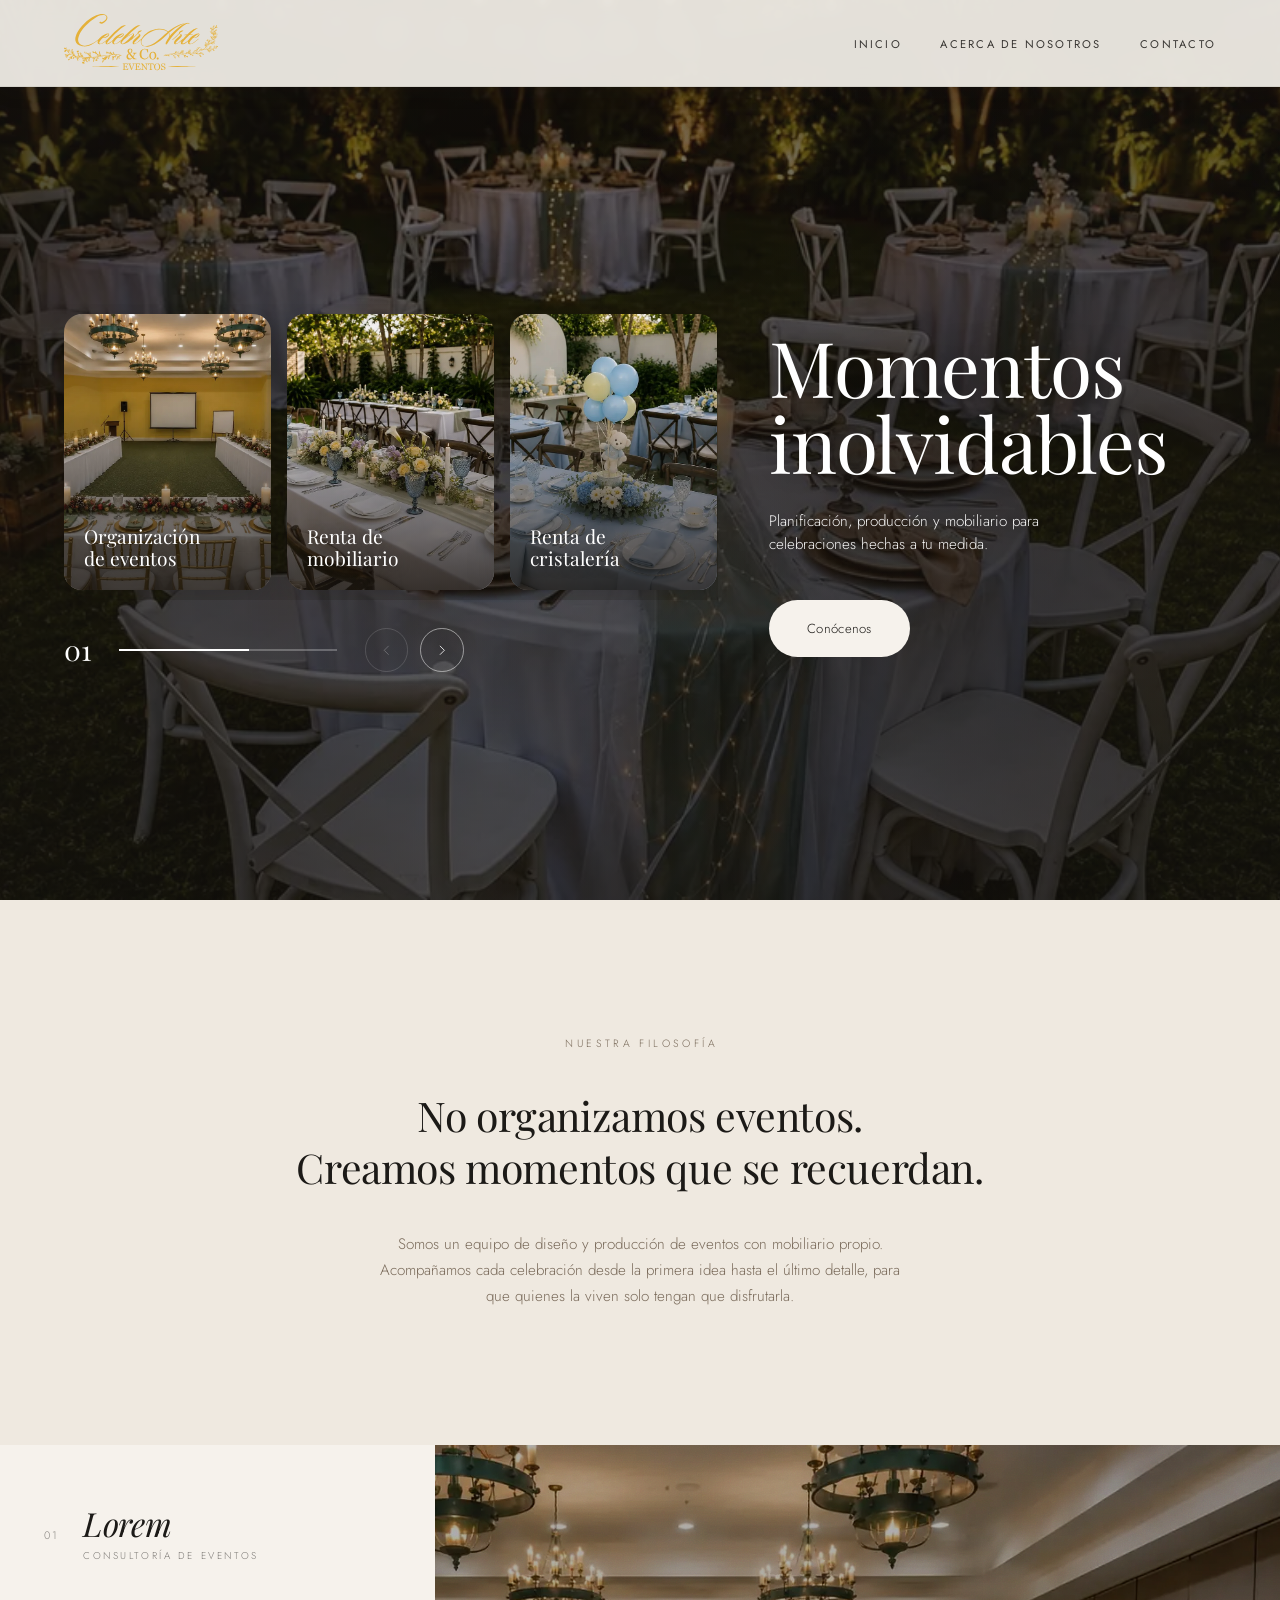
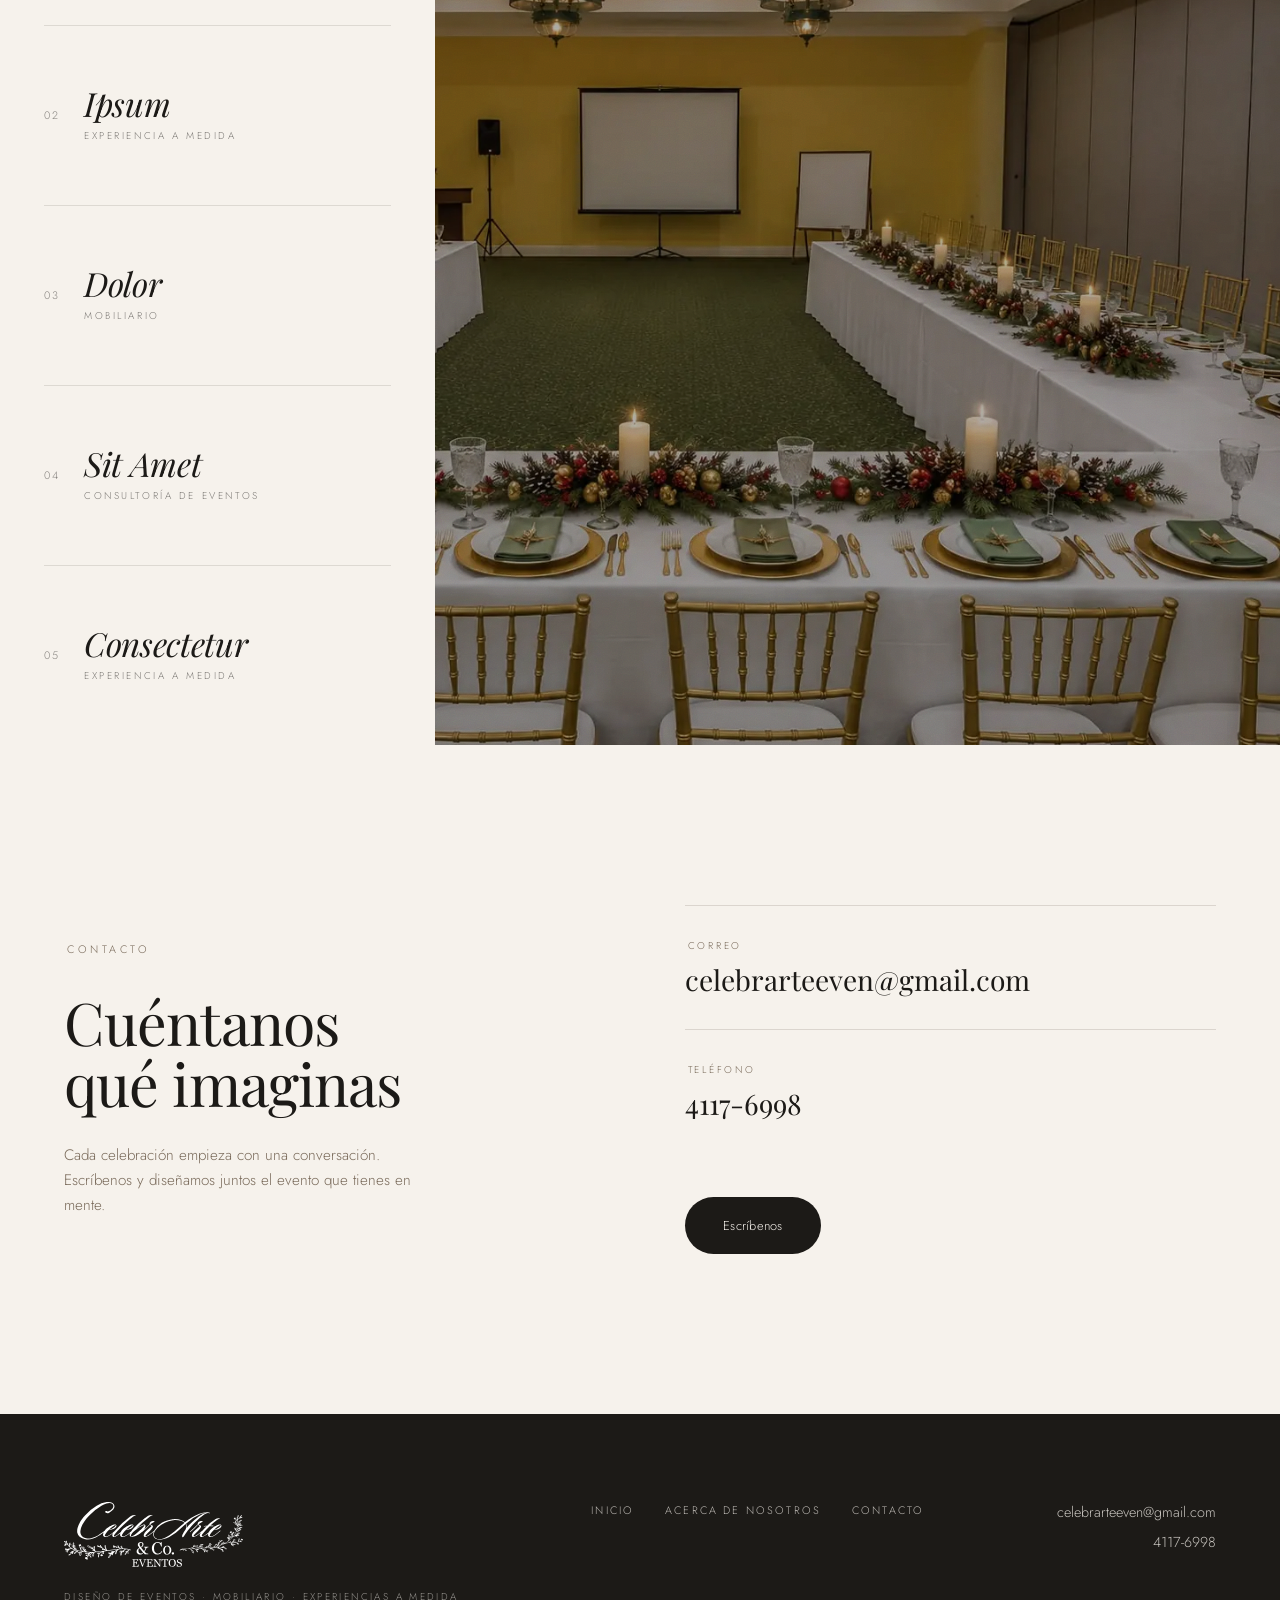
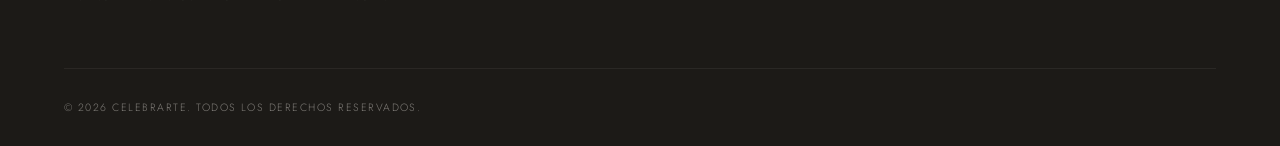
==== index.html @ dff50353 "Servicios reales en las cards del hero Organización de eventos, renta de mobiliario, renta de crista" ====
<!DOCTYPE html>
<html lang="es">
<head>
  <meta charset="UTF-8" />
  <meta name="viewport" content="width=device-width, initial-scale=1.0" />
  <title>CelebrArte & Co. Eventos</title>

  <link rel="preconnect" href="https://fonts.googleapis.com" />
  <link rel="preconnect" href="https://fonts.gstatic.com" crossorigin />
  <link href="https://fonts.googleapis.com/css2?family=Playfair+Display:ital,wght@1,400;1,500&family=Jost:wght@300;400;500&display=swap" rel="stylesheet" />

  <link rel="stylesheet" href="css/styles.css?v=21" />
</head>
<body>

  <!-- ============ NAV ============ -->
  <header class="nav-wrap">
    <nav class="nav" aria-label="Principal">
      <a class="nav__logo" href="#hero" aria-label="CelebrArte & Co. Eventos — inicio">
        <img src="assets/img/logo/logo-dorado-compacto.svg" alt="CelebrArte & Co. Eventos" width="693" height="262" />
      </a>

      <button class="nav__toggle" aria-expanded="false" aria-controls="nav-menu" aria-label="Abrir menú">
        <span></span><span></span>
      </button>

      <ul class="nav__menu" id="nav-menu">
        <li><a href="#hero">Inicio</a></li>
        <li><a href="#filosofia">Acerca de nosotros</a></li>
        <li><a href="#contact">Contacto</a></li>
      </ul>
    </nav>
  </header>

  <!-- ============ HERO ============ -->
  <section class="hero" id="hero">
    <picture class="hero__media">
      <source media="(max-width: 700px)" srcset="assets/img/hero/hero-sm.webp" />
      <img src="assets/img/hero/hero.webp" alt="" />
    </picture>
    <div class="hero__scrim" aria-hidden="true"></div>

    <div class="hero__inner">

      <div class="services">
        <div class="services__viewport">
          <div class="services__track">
            <div class="service" role="button" tabindex="0" aria-expanded="false" data-service="1">
              <span class="service__media"></span>
              <span class="service__gallery">
                  <span class="service__slide is-current" data-src="assets/img/sm/proyecto-1-1.webp" data-full="assets/img/proyecto-1-1.webp"></span>
                  <span class="service__slide" data-src="assets/img/sm/proyecto-1-2.webp" data-full="assets/img/proyecto-1-2.webp"></span>
                  <span class="service__slide" data-src="assets/img/sm/proyecto-1-3.webp" data-full="assets/img/proyecto-1-3.webp"></span>
                  <span class="service__slide" data-src="assets/img/sm/proyecto-1-4.webp" data-full="assets/img/proyecto-1-4.webp"></span>
              </span>
              <button class="service__expand" type="button" tabindex="-1" aria-label="Ver galería en pantalla completa">
                <svg viewBox="0 0 24 24" fill="none" stroke="currentColor" stroke-width="1.4"><path d="M9 4H4v5M15 4h5v5M15 20h5v-5M9 20H4v-5" stroke-linecap="round" stroke-linejoin="round"/></svg>
              </button>
              <button class="service__close" type="button" tabindex="-1" aria-label="Cerrar">
                <svg viewBox="0 0 24 24" fill="none" stroke="currentColor" stroke-width="1.3"><path d="M6 6l12 12M18 6L6 18" stroke-linecap="round"/></svg>
              </button>
              <span class="service__title">Organización<br>de eventos</span>
            </div>
            <div class="service" role="button" tabindex="0" aria-expanded="false" data-service="2">
              <span class="service__media"></span>
              <span class="service__gallery">
                  <span class="service__slide is-current" data-src="assets/img/sm/proyecto-2-1.webp" data-full="assets/img/proyecto-2-1.webp"></span>
                  <span class="service__slide" data-src="assets/img/sm/proyecto-2-2.webp" data-full="assets/img/proyecto-2-2.webp"></span>
                  <span class="service__slide" data-src="assets/img/sm/proyecto-2-3.webp" data-full="assets/img/proyecto-2-3.webp"></span>
                  <span class="service__slide" data-src="assets/img/sm/proyecto-2-4.webp" data-full="assets/img/proyecto-2-4.webp"></span>
              </span>
              <button class="service__expand" type="button" tabindex="-1" aria-label="Ver galería en pantalla completa">
                <svg viewBox="0 0 24 24" fill="none" stroke="currentColor" stroke-width="1.4"><path d="M9 4H4v5M15 4h5v5M15 20h5v-5M9 20H4v-5" stroke-linecap="round" stroke-linejoin="round"/></svg>
              </button>
              <button class="service__close" type="button" tabindex="-1" aria-label="Cerrar">
                <svg viewBox="0 0 24 24" fill="none" stroke="currentColor" stroke-width="1.3"><path d="M6 6l12 12M18 6L6 18" stroke-linecap="round"/></svg>
              </button>
              <span class="service__title">Renta de<br>mobiliario</span>
            </div>
            <div class="service" role="button" tabindex="0" aria-expanded="false" data-service="3">
              <span class="service__media"></span>
              <span class="service__gallery">
                  <span class="service__slide is-current" data-src="assets/img/sm/proyecto-3-1.webp" data-full="assets/img/proyecto-3-1.webp"></span>
                  <span class="service__slide" data-src="assets/img/sm/proyecto-3-2.webp" data-full="assets/img/proyecto-3-2.webp"></span>
                  <span class="service__slide" data-src="assets/img/sm/proyecto-3-3.webp" data-full="assets/img/proyecto-3-3.webp"></span>
                  <span class="service__slide" data-src="assets/img/sm/proyecto-3-4.webp" data-full="assets/img/proyecto-3-4.webp"></span>
              </span>
              <button class="service__expand" type="button" tabindex="-1" aria-label="Ver galería en pantalla completa">
                <svg viewBox="0 0 24 24" fill="none" stroke="currentColor" stroke-width="1.4"><path d="M9 4H4v5M15 4h5v5M15 20h5v-5M9 20H4v-5" stroke-linecap="round" stroke-linejoin="round"/></svg>
              </button>
              <button class="service__close" type="button" tabindex="-1" aria-label="Cerrar">
                <svg viewBox="0 0 24 24" fill="none" stroke="currentColor" stroke-width="1.3"><path d="M6 6l12 12M18 6L6 18" stroke-linecap="round"/></svg>
              </button>
              <span class="service__title">Renta de<br>cristalería</span>
            </div>
            <div class="service" role="button" tabindex="0" aria-expanded="false" data-service="4">
              <span class="service__media"></span>
              <span class="service__gallery">
                  <span class="service__slide is-current" data-src="assets/img/sm/proyecto-4-1.webp" data-full="assets/img/proyecto-4-1.webp"></span>
                  <span class="service__slide" data-src="assets/img/sm/proyecto-4-2.webp" data-full="assets/img/proyecto-4-2.webp"></span>
                  <span class="service__slide" data-src="assets/img/sm/proyecto-4-3.webp" data-full="assets/img/proyecto-4-3.webp"></span>
                  <span class="service__slide" data-src="assets/img/sm/proyecto-4-4.webp" data-full="assets/img/proyecto-4-4.webp"></span>
              </span>
              <button class="service__expand" type="button" tabindex="-1" aria-label="Ver galería en pantalla completa">
                <svg viewBox="0 0 24 24" fill="none" stroke="currentColor" stroke-width="1.4"><path d="M9 4H4v5M15 4h5v5M15 20h5v-5M9 20H4v-5" stroke-linecap="round" stroke-linejoin="round"/></svg>
              </button>
              <button class="service__close" type="button" tabindex="-1" aria-label="Cerrar">
                <svg viewBox="0 0 24 24" fill="none" stroke="currentColor" stroke-width="1.3"><path d="M6 6l12 12M18 6L6 18" stroke-linecap="round"/></svg>
              </button>
              <span class="service__title">Fotografía y video<br>de eventos</span>
            </div>
            <div class="service" role="button" tabindex="0" aria-expanded="false" data-service="5">
              <span class="service__media"></span>
              <span class="service__gallery">
                  <span class="service__slide is-current" data-src="assets/img/sm/proyecto-5-1.webp" data-full="assets/img/proyecto-5-1.webp"></span>
                  <span class="service__slide" data-src="assets/img/sm/proyecto-5-2.webp" data-full="assets/img/proyecto-5-2.webp"></span>
                  <span class="service__slide" data-src="assets/img/sm/proyecto-5-3.webp" data-full="assets/img/proyecto-5-3.webp"></span>
                  <span class="service__slide" data-src="assets/img/sm/proyecto-5-4.webp" data-full="assets/img/proyecto-5-4.webp"></span>
              </span>
              <button class="service__expand" type="button" tabindex="-1" aria-label="Ver galería en pantalla completa">
                <svg viewBox="0 0 24 24" fill="none" stroke="currentColor" stroke-width="1.4"><path d="M9 4H4v5M15 4h5v5M15 20h5v-5M9 20H4v-5" stroke-linecap="round" stroke-linejoin="round"/></svg>
              </button>
              <button class="service__close" type="button" tabindex="-1" aria-label="Cerrar">
                <svg viewBox="0 0 24 24" fill="none" stroke="currentColor" stroke-width="1.3"><path d="M6 6l12 12M18 6L6 18" stroke-linecap="round"/></svg>
              </button>
              <span class="service__title">Diseño de<br>invitaciones web</span>
            </div>
          </div>
        </div>

        <div class="services__controls">
          <span class="services__count"><span class="services__current">01</span></span>
          <span class="services__bar"><span class="services__bar-fill"></span></span>
          <span class="services__nav">
            <button class="services__arrow" data-dir="-1" aria-label="Anterior">
              <svg viewBox="0 0 24 24" fill="none" stroke="currentColor" stroke-width="1.2"><path d="M15 6l-6 6 6 6" stroke-linecap="round" stroke-linejoin="round"/></svg>
            </button>
            <button class="services__arrow" data-dir="1" aria-label="Siguiente">
              <svg viewBox="0 0 24 24" fill="none" stroke="currentColor" stroke-width="1.2"><path d="M9 6l6 6-6 6" stroke-linecap="round" stroke-linejoin="round"/></svg>
            </button>
          </span>
        </div>
      </div>

      <div class="hero__text">
        <div class="hero__panel is-current" data-panel="0">
          <h1 class="hero__title">Momentos<br>inolvidables</h1>
          <p class="hero__lead">Planificación, producción y mobiliario para celebraciones hechas a tu medida.</p>
          <a class="hero__cta" href="#filosofia">Conócenos</a>
        </div>
        <div class="hero__panel" data-panel="1">
          <h2 class="hero__title">Organización<br>de eventos</h2>
          <p class="hero__lead">Coordinamos proveedores, montaje, tiempos y protocolo para bodas, celebraciones familiares y eventos corporativos. Un solo interlocutor, desde la primera reunión hasta que se apaga la última luz.</p>
          <a class="hero__cta" href="#contact">Solicitar información</a>
        </div>
        <div class="hero__panel" data-panel="2">
          <h2 class="hero__title">Renta de<br>mobiliario</h2>
          <p class="hero__lead">Sillas Tiffany y cross-back, mesas, lounges y barras de inventario propio, entregadas y montadas en el lugar. Sin intermediarios: respondemos por cada pieza el día del evento.</p>
          <a class="hero__cta" href="#contact">Solicitar información</a>
        </div>
        <div class="hero__panel" data-panel="3">
          <h2 class="hero__title">Renta de<br>cristalería</h2>
          <p class="hero__lead">Copas, vasos y cristal de color para vestir la mesa según el estilo del evento. Llega limpia y contada, lista para servir, y la retiramos al terminar.</p>
          <a class="hero__cta" href="#contact">Solicitar información</a>
        </div>
        <div class="hero__panel" data-panel="4">
          <h2 class="hero__title">Fotografía<br>y video</h2>
          <p class="hero__lead">Cobertura del día completo, de los preparativos a la fiesta. Galería editada y video resumen listos para compartir, con los momentos que importan y sin poses forzadas.</p>
          <a class="hero__cta" href="#contact">Solicitar información</a>
        </div>
        <div class="hero__panel" data-panel="5">
          <h2 class="hero__title">Invitaciones<br>web</h2>
          <p class="hero__lead">Una invitación digital con la información del evento, la confirmación de asistencia y el mapa en un solo enlace. Fácil de enviar por WhatsApp y de actualizar si algo cambia.</p>
          <a class="hero__cta" href="#contact">Solicitar información</a>
        </div>
      </div>

    </div>
  </section>

  <!-- ============ FRANJA SEPARADORA ============ -->
  <section class="band" id="filosofia">
    <div class="band__inner">
      <p class="band__eyebrow">Nuestra filosofía</p>
      <p class="band__quote">
        No organizamos eventos.<br>
        Creamos momentos que se recuerdan.
      </p>
      <p class="band__text">
        Somos un equipo de diseño y producción de eventos con mobiliario propio.
        Acompañamos cada celebración desde la primera idea hasta el último detalle,
        para que quienes la viven solo tengan que disfrutarla.
      </p>
    </div>
  </section>

  <!-- ============ PROJECTS / MOMENTS ============ -->
  <section class="projects" id="moments">
      <div class="projects__media" aria-hidden="true">
        <div class="projects__gallery is-active" data-gallery="1">
            <div class="projects__slide is-current" data-src="assets/img/proyecto-1-1.webp"></div>
            <div class="projects__slide" data-src="assets/img/proyecto-1-2.webp"></div>
            <div class="projects__slide" data-src="assets/img/proyecto-1-3.webp"></div>
            <div class="projects__slide" data-src="assets/img/proyecto-1-4.webp"></div>
        </div>
        <div class="projects__gallery" data-gallery="2">
            <div class="projects__slide is-current" data-src="assets/img/proyecto-2-1.webp"></div>
            <div class="projects__slide" data-src="assets/img/proyecto-2-2.webp"></div>
            <div class="projects__slide" data-src="assets/img/proyecto-2-3.webp"></div>
            <div class="projects__slide" data-src="assets/img/proyecto-2-4.webp"></div>
        </div>
        <div class="projects__gallery" data-gallery="3">
            <div class="projects__slide is-current" data-src="assets/img/proyecto-3-1.webp"></div>
            <div class="projects__slide" data-src="assets/img/proyecto-3-2.webp"></div>
            <div class="projects__slide" data-src="assets/img/proyecto-3-3.webp"></div>
            <div class="projects__slide" data-src="assets/img/proyecto-3-4.webp"></div>
        </div>
        <div class="projects__gallery" data-gallery="4">
            <div class="projects__slide is-current" data-src="assets/img/proyecto-4-1.webp"></div>
            <div class="projects__slide" data-src="assets/img/proyecto-4-2.webp"></div>
            <div class="projects__slide" data-src="assets/img/proyecto-4-3.webp"></div>
            <div class="projects__slide" data-src="assets/img/proyecto-4-4.webp"></div>
        </div>
        <div class="projects__gallery" data-gallery="5">
            <div class="projects__slide is-current" data-src="assets/img/proyecto-5-1.webp"></div>
            <div class="projects__slide" data-src="assets/img/proyecto-5-2.webp"></div>
            <div class="projects__slide" data-src="assets/img/proyecto-5-3.webp"></div>
            <div class="projects__slide" data-src="assets/img/proyecto-5-4.webp"></div>
        </div>
      </div>
      <div class="projects__grain" aria-hidden="true"></div>

      <div class="projects__list">
        <div class="project is-active" role="button" tabindex="0" aria-expanded="false" data-project="1">
          <span class="project__bar" aria-hidden="true"></span>
          <span class="project__inner">
            <span class="project__index">01</span>
            <span class="project__text">
              <span class="project__name">Lorem</span>
              <span class="project__meta">Consultoría de eventos</span>
            </span>
            <span class="project__arrow" aria-hidden="true">
              <svg viewBox="0 0 24 24" fill="none" stroke="currentColor" stroke-width="1.2">
                <path d="M5 12h14M13 6l6 6-6 6" stroke-linecap="round" stroke-linejoin="round"/>
              </svg>
            </span>
          </span>
          <span class="project__panel" aria-hidden="true">
            <span class="project__panel-inner">
              <span class="project__gallery" data-gallery="1">
                <span class="project__slide is-current" data-src="assets/img/sm/proyecto-1-1.webp"></span>
                <span class="project__slide" data-src="assets/img/sm/proyecto-1-2.webp"></span>
                <span class="project__slide" data-src="assets/img/sm/proyecto-1-3.webp"></span>
                <span class="project__slide" data-src="assets/img/sm/proyecto-1-4.webp"></span>
              </span>
              <span class="project__foot">
                <span class="project__dots">
                <span class="project__dot is-current"></span>
                <span class="project__dot"></span>
                <span class="project__dot"></span>
                <span class="project__dot"></span>
                </span>
              </span>
            </span>
          </span>
        </div>
        <div class="project" role="button" tabindex="0" aria-expanded="false" data-project="2">
          <span class="project__bar" aria-hidden="true"></span>
          <span class="project__inner">
            <span class="project__index">02</span>
            <span class="project__text">
              <span class="project__name">Ipsum</span>
              <span class="project__meta">Experiencia a medida</span>
            </span>
            <span class="project__arrow" aria-hidden="true">
              <svg viewBox="0 0 24 24" fill="none" stroke="currentColor" stroke-width="1.2">
                <path d="M5 12h14M13 6l6 6-6 6" stroke-linecap="round" stroke-linejoin="round"/>
              </svg>
            </span>
          </span>
          <span class="project__panel" aria-hidden="true">
            <span class="project__panel-inner">
              <span class="project__gallery" data-gallery="2">
                <span class="project__slide is-current" data-src="assets/img/sm/proyecto-2-1.webp"></span>
                <span class="project__slide" data-src="assets/img/sm/proyecto-2-2.webp"></span>
                <span class="project__slide" data-src="assets/img/sm/proyecto-2-3.webp"></span>
                <span class="project__slide" data-src="assets/img/sm/proyecto-2-4.webp"></span>
              </span>
              <span class="project__foot">
                <span class="project__dots">
                <span class="project__dot is-current"></span>
                <span class="project__dot"></span>
                <span class="project__dot"></span>
                <span class="project__dot"></span>
                </span>
              </span>
            </span>
          </span>
        </div>
        <div class="project" role="button" tabindex="0" aria-expanded="false" data-project="3">
          <span class="project__bar" aria-hidden="true"></span>
          <span class="project__inner">
            <span class="project__index">03</span>
            <span class="project__text">
              <span class="project__name">Dolor</span>
              <span class="project__meta">Mobiliario</span>
            </span>
            <span class="project__arrow" aria-hidden="true">
              <svg viewBox="0 0 24 24" fill="none" stroke="currentColor" stroke-width="1.2">
                <path d="M5 12h14M13 6l6 6-6 6" stroke-linecap="round" stroke-linejoin="round"/>
              </svg>
            </span>
          </span>
          <span class="project__panel" aria-hidden="true">
            <span class="project__panel-inner">
              <span class="project__gallery" data-gallery="3">
                <span class="project__slide is-current" data-src="assets/img/sm/proyecto-3-1.webp"></span>
                <span class="project__slide" data-src="assets/img/sm/proyecto-3-2.webp"></span>
                <span class="project__slide" data-src="assets/img/sm/proyecto-3-3.webp"></span>
                <span class="project__slide" data-src="assets/img/sm/proyecto-3-4.webp"></span>
              </span>
              <span class="project__foot">
                <span class="project__dots">
                <span class="project__dot is-current"></span>
                <span class="project__dot"></span>
                <span class="project__dot"></span>
                <span class="project__dot"></span>
                </span>
              </span>
            </span>
          </span>
        </div>
        <div class="project" role="button" tabindex="0" aria-expanded="false" data-project="4">
          <span class="project__bar" aria-hidden="true"></span>
          <span class="project__inner">
            <span class="project__index">04</span>
            <span class="project__text">
              <span class="project__name">Sit Amet</span>
              <span class="project__meta">Consultoría de eventos</span>
            </span>
            <span class="project__arrow" aria-hidden="true">
              <svg viewBox="0 0 24 24" fill="none" stroke="currentColor" stroke-width="1.2">
                <path d="M5 12h14M13 6l6 6-6 6" stroke-linecap="round" stroke-linejoin="round"/>
              </svg>
            </span>
          </span>
          <span class="project__panel" aria-hidden="true">
            <span class="project__panel-inner">
              <span class="project__gallery" data-gallery="4">
                <span class="project__slide is-current" data-src="assets/img/sm/proyecto-4-1.webp"></span>
                <span class="project__slide" data-src="assets/img/sm/proyecto-4-2.webp"></span>
                <span class="project__slide" data-src="assets/img/sm/proyecto-4-3.webp"></span>
                <span class="project__slide" data-src="assets/img/sm/proyecto-4-4.webp"></span>
              </span>
              <span class="project__foot">
                <span class="project__dots">
                <span class="project__dot is-current"></span>
                <span class="project__dot"></span>
                <span class="project__dot"></span>
                <span class="project__dot"></span>
                </span>
              </span>
            </span>
          </span>
        </div>
        <div class="project" role="button" tabindex="0" aria-expanded="false" data-project="5">
          <span class="project__bar" aria-hidden="true"></span>
          <span class="project__inner">
            <span class="project__index">05</span>
            <span class="project__text">
              <span class="project__name">Consectetur</span>
              <span class="project__meta">Experiencia a medida</span>
            </span>
            <span class="project__arrow" aria-hidden="true">
              <svg viewBox="0 0 24 24" fill="none" stroke="currentColor" stroke-width="1.2">
                <path d="M5 12h14M13 6l6 6-6 6" stroke-linecap="round" stroke-linejoin="round"/>
              </svg>
            </span>
          </span>
          <span class="project__panel" aria-hidden="true">
            <span class="project__panel-inner">
              <span class="project__gallery" data-gallery="5">
                <span class="project__slide is-current" data-src="assets/img/sm/proyecto-5-1.webp"></span>
                <span class="project__slide" data-src="assets/img/sm/proyecto-5-2.webp"></span>
                <span class="project__slide" data-src="assets/img/sm/proyecto-5-3.webp"></span>
                <span class="project__slide" data-src="assets/img/sm/proyecto-5-4.webp"></span>
              </span>
              <span class="project__foot">
                <span class="project__dots">
                <span class="project__dot is-current"></span>
                <span class="project__dot"></span>
                <span class="project__dot"></span>
                <span class="project__dot"></span>
                </span>
              </span>
            </span>
          </span>
        </div>
      </div>
  </section>

  <!-- ============ CONTACTO ============ -->
  <section class="contact" id="contact">
    <div class="contact__inner">

      <div class="contact__intro">
        <p class="contact__eyebrow">Contacto</p>
        <h2 class="contact__title">Cuéntanos<br>qué imaginas</h2>
        <p class="contact__lead">
          Cada celebración empieza con una conversación. Escríbenos y
          diseñamos juntos el evento que tienes en mente.
        </p>
      </div>

      <div class="contact__details">
        <a class="contact__item" href="mailto:celebrarteeven@gmail.com">
          <span class="contact__label">Correo</span>
          <span class="contact__value">celebrarteeven@gmail.com</span>
        </a>

        <a class="contact__item" href="tel:41176998">
          <span class="contact__label">Teléfono</span>
          <span class="contact__value">4117-6998</span>
        </a>

        <a class="contact__cta" href="mailto:celebrarteeven@gmail.com">Escríbenos</a>
      </div>

    </div>
  </section>

  <!-- ============ FOOTER ============ -->
  <footer class="footer">
    <div class="footer__inner">

      <div class="footer__brand">
        <a class="footer__logo" href="#hero" aria-label="CelebrArte & Co. Eventos — inicio">
          <img src="assets/img/logo/logo-blanco-compacto.svg" alt="CelebrArte & Co. Eventos" width="693" height="262" />
        </a>
        <p class="footer__tagline">Diseño de eventos · Mobiliario · Experiencias a medida</p>
      </div>

      <nav class="footer__nav" aria-label="Pie de página">
        <a href="#hero">Inicio</a>
        <a href="#filosofia">Acerca de nosotros</a>
        <a href="#contact">Contacto</a>
      </nav>

      <div class="footer__contact">
        <a href="mailto:celebrarteeven@gmail.com">celebrarteeven@gmail.com</a>
        <a href="tel:41176998">4117-6998</a>
      </div>

    </div>

    <div class="footer__bottom">
      <span>&copy; 2026 Celebrarte. Todos los derechos reservados.</span>
    </div>
  </footer>

  <!-- ============ VISOR A PANTALLA COMPLETA ============ -->
  <div class="lightbox" id="lightbox" role="dialog" aria-modal="true" aria-label="Galería" hidden>
    <button class="lightbox__close" type="button" aria-label="Cerrar galería">
      <svg viewBox="0 0 24 24" fill="none" stroke="currentColor" stroke-width="1.3"><path d="M6 6l12 12M18 6L6 18" stroke-linecap="round"/></svg>
    </button>

    <figure class="lightbox__stage">
      <img class="lightbox__img" src="" alt="" />
      <figcaption class="lightbox__caption"></figcaption>
    </figure>

    <div class="lightbox__controls">
      <button class="lightbox__arrow" type="button" data-dir="-1" aria-label="Foto anterior">
        <svg viewBox="0 0 24 24" fill="none" stroke="currentColor" stroke-width="1.2"><path d="M15 6l-6 6 6 6" stroke-linecap="round" stroke-linejoin="round"/></svg>
      </button>
      <span class="lightbox__count"><span class="lightbox__current">01</span> / <span class="lightbox__total">04</span></span>
      <button class="lightbox__arrow" type="button" data-dir="1" aria-label="Foto siguiente">
        <svg viewBox="0 0 24 24" fill="none" stroke="currentColor" stroke-width="1.2"><path d="M9 6l6 6-6 6" stroke-linecap="round" stroke-linejoin="round"/></svg>
      </button>
    </div>
  </div>

  <script src="js/main.js?v=21"></script>
</body>
</html>
---- css/styles.css ----
/* ============================================================
   Web Eventos — base + hero
   ============================================================ */

:root {
  --sand-900: #4a4036;
  --sand-700: #7a6b5b;
  --sand-300: #d9cec0;
  --sand-100: #efe9e0;
  --cream:    #f6f2ec;
  --ink:      #1c1a17;
  --white:    #ffffff;

  --font-display: "Playfair Display", Georgia, serif;
  --font-sans: "Jost", "Helvetica Neue", Arial, sans-serif;

  --nav-h: 86px;   /* en móvil baja a 60px */
  --gutter: clamp(24px, 5vw, 76px);

  --ease: cubic-bezier(0.4, 0, 0.2, 1);
}

*, *::before, *::after { box-sizing: border-box; }

html {
  scroll-behavior: smooth;
  scroll-padding-top: var(--nav-h);
}

body {
  margin: 0;
  font-family: var(--font-sans);
  font-weight: 300;
  color: var(--ink);
  background: var(--cream);
  -webkit-font-smoothing: antialiased;
}

a { text-decoration: none; color: inherit; }
ul { list-style: none; margin: 0; padding: 0; }

/* ============================================================
   NAV
   ============================================================ */

.nav-wrap {
  position: fixed;
  top: 0;
  left: 0;
  right: 0;
  z-index: 100;
  background: rgba(246, 242, 236, 0.92);
  backdrop-filter: blur(14px);
  -webkit-backdrop-filter: blur(14px);
  border-bottom: 1px solid rgba(28, 26, 23, 0.08);
  box-shadow: 0 2px 24px rgba(74, 64, 54, 0.07);
}

.nav {
  position: relative;
  display: flex;
  align-items: center;
  justify-content: space-between;
  gap: 34px;
  height: var(--nav-h);
  max-width: 1440px;
  margin: 0 auto;
  padding: 0 var(--gutter);
}

/* Logo */
.nav__logo {
  display: inline-flex;
  align-items: center;
  flex-shrink: 0;
}

.nav__logo img {
  display: block;
  height: 58px;
  width: auto;
}

/* Menú */
.nav__menu {
  display: flex;
  align-items: center;
  gap: clamp(22px, 3vw, 44px);
}

.nav__menu a {
  position: relative;
  display: inline-block;
  font-size: 0.7rem;
  font-weight: 400;
  text-transform: uppercase;
  letter-spacing: 0.2em;
  color: var(--ink);
  padding: 4px 0;
  opacity: 0.85;
  transition: opacity 0.3s var(--ease);
}

.nav__menu a::after {
  content: "";
  position: absolute;
  left: 0;
  bottom: 0;
  width: 100%;
  height: 1px;
  background: currentColor;
  transform: scaleX(0);
  transform-origin: right;
  transition: transform 0.4s var(--ease);
}

.nav__menu a:hover { opacity: 1; }
.nav__menu a:hover::after { transform: scaleX(1); transform-origin: left; }

/* Botón hamburguesa (solo móvil) */
.nav__toggle {
  display: none;
  width: 26px;
  height: 26px;
  padding: 0;
  border: 0;
  background: none;
  cursor: pointer;
  flex-direction: column;
  justify-content: center;
  gap: 6px;
}

.nav__toggle span {
  display: block;
  height: 1px;
  width: 100%;
  background: var(--ink);
  transition: transform 0.35s var(--ease), opacity 0.25s var(--ease);
}

/* ============================================================
   HERO
   ============================================================ */

.hero {
  position: relative;
  min-height: 100svh;
  display: flex;
  align-items: center;
  overflow: hidden;
  isolation: isolate;
  color: var(--white);
}

.hero__media {
  position: absolute;
  inset: 0;
  z-index: -2;
}

.hero__media img {
  width: 100%;
  height: 100%;
  object-fit: cover;
  display: block;
}

.hero__scrim {
  position: absolute;
  inset: 0;
  z-index: -1;
  background:
    linear-gradient(100deg, rgba(20, 17, 13, 0.74) 0%, rgba(20, 17, 13, 0.48) 44%, rgba(20, 17, 13, 0.66) 100%),
    radial-gradient(70% 62% at 72% 52%, rgba(20, 17, 13, 0.42), transparent 72%),
    linear-gradient(180deg, rgba(20, 17, 13, 0.42) 0%, transparent 24%, rgba(20, 17, 13, 0.44) 100%);
}

/* Dos columnas: slider a la izquierda (sangra fuera del borde), texto a la derecha */
.hero__inner {
  position: relative;
  display: grid;
  grid-template-columns: 1.2fr 0.8fr;
  align-items: center;
  gap: clamp(24px, 4vw, 56px);
  width: 100%;
  padding-top: calc(var(--nav-h) + 40px);
  padding-bottom: 40px;
}

/* ---- Bloque de texto ---- */
.hero__text {
  display: grid;
  padding-right: var(--gutter);
  animation: heroIn 1.4s 0.15s var(--ease) both;
}

/* Todos los paneles comparten celda: el saliente sube y el entrante
   llega desde abajo, sin que la caja cambie de alto. */
.hero__panel {
  grid-area: 1 / 1;
  align-self: center;
  opacity: 0;
  transform: translateY(30px);
  pointer-events: none;
  transition: opacity 0.5s var(--ease), transform 0.65s var(--ease);
}

.hero__panel.is-current {
  opacity: 1;
  transform: none;
  pointer-events: auto;
}

.hero__panel.is-leaving {
  opacity: 0;
  transform: translateY(-30px);
}

.hero__title + .hero__lead { margin-top: clamp(18px, 2.4vw, 30px); }

.hero__title {
  margin: 0;
  max-width: 13ch;
  font-family: var(--font-display);
  font-weight: 400;
  font-size: clamp(2.6rem, 6vw, 6rem);
  line-height: 0.98;
  letter-spacing: -0.015em;
  text-shadow: 0 2px 40px rgba(24, 20, 16, 0.35);
}

.hero__lead {
  margin: clamp(18px, 2.4vw, 30px) 0 0;
  max-width: 30ch;
  font-size: clamp(0.95rem, 1.15vw, 1.14rem);
  font-weight: 300;
  line-height: 1.55;
  opacity: 0.95;
  text-shadow: 0 1px 16px rgba(20, 17, 13, 0.6);
}

.hero__cta {
  display: inline-flex;
  align-items: center;
  justify-content: center;
  margin-top: clamp(26px, 3.4vw, 44px);
  padding: 0 clamp(30px, 3vw, 44px);
  height: clamp(52px, 4.4vw, 66px);
  border-radius: 100px;
  background: var(--cream);
  color: var(--ink);
  font-size: clamp(0.82rem, 0.95vw, 0.98rem);
  letter-spacing: 0.02em;
  transition: transform 0.4s var(--ease), background 0.4s var(--ease);
}

.hero__cta:hover { background: var(--white); transform: translateY(-2px); }

/* ---- Slider de servicios ---- */
.services {
  position: relative;
  min-width: 0;
  animation: heroIn 1.4s 0.3s var(--ease) both;
}

/* El viewport llega hasta el borde de la pantalla: al avanzar, las tarjetas
   salen por la izquierda en vez de recortarse dentro de una caja. */
.services__viewport {
  overflow: hidden;
  margin: -10px 0;
  padding: 10px 0;
}

.services__track {
  display: flex;
  gap: 16px;
  padding-left: var(--gutter);
  transition: transform 0.75s var(--ease);
  will-change: transform;
}

.service {
  position: relative;
  flex: 0 0 var(--card-w, 210px);
  height: var(--card-h, 280px);
  display: flex;
  align-items: flex-end;
  padding: clamp(18px, 1.6vw, 26px);
  border-radius: 18px;
  overflow: hidden;
  color: var(--white);
  isolation: isolate;
  cursor: pointer;
  box-shadow: 0 18px 40px rgba(24, 20, 16, 0.28);
  transition: flex-basis 0.7s var(--ease), box-shadow 0.5s var(--ease);
}

.service:focus-visible {
  outline: 2px solid var(--cream);
  outline-offset: 3px;
}

/* ---- Estado expandido ---- */
.service.is-open {
  flex-basis: var(--card-w-open, 460px);
  cursor: default;
  box-shadow: 0 26px 60px rgba(24, 20, 16, 0.4);
}

/* ---- Galería interna ---- */
.service__gallery {
  position: absolute;
  inset: 0;
  z-index: -2;
  opacity: 0;
  transition: opacity 0.6s var(--ease);
}

.service.is-open .service__gallery { opacity: 1; }
.service.is-open .service__media { opacity: 0; }

.service__media { transition: transform 0.9s var(--ease), opacity 0.6s var(--ease); }

/* Portada de cada card (antes iba como atributo style inline) */
.service[data-service="1"] { --cover: url("../assets/img/servicios/servicio-1.webp"); }
.service[data-service="2"] { --cover: url("../assets/img/servicios/servicio-2.webp"); }
.service[data-service="3"] { --cover: url("../assets/img/servicios/servicio-3.webp"); }
.service[data-service="4"] { --cover: url("../assets/img/servicios/servicio-4.webp"); }
.service[data-service="5"] { --cover: url("../assets/img/servicios/servicio-5.webp"); }

.service__slide {
  position: absolute;
  inset: 0;
  opacity: 0;
  background-size: cover;
  background-position: center;
  transition: opacity 1.2s var(--ease);
}

.service__slide.is-current { opacity: 1; }

/* ---- Botón de cierre ---- */
.service__close,
.service__expand {
  position: absolute;
  z-index: 2;
  top: 14px;
  right: 14px;
  display: flex;
  align-items: center;
  justify-content: center;
  width: 34px;
  height: 34px;
  padding: 0;
  border: 1px solid rgba(255, 255, 255, 0.45);
  border-radius: 50%;
  background: rgba(24, 20, 16, 0.35);
  backdrop-filter: blur(6px);
  -webkit-backdrop-filter: blur(6px);
  color: var(--white);
  cursor: pointer;
  opacity: 0;
  transform: scale(0.8);
  pointer-events: none;
  transition: opacity 0.4s var(--ease), transform 0.4s var(--ease), background 0.3s var(--ease);
}

.service__expand { right: 56px; }

.service__close svg,
.service__expand svg { width: 15px; height: 15px; }

.service__close:hover,
.service__expand:hover { background: rgba(24, 20, 16, 0.6); }

.service.is-open .service__close,
.service.is-open .service__expand {
  opacity: 1;
  transform: none;
  pointer-events: auto;
}

.service__media {
  position: absolute;
  inset: 0;
  z-index: -2;
  background-size: cover;
  background-position: center;
  background-image: var(--cover);
  transition: transform 0.9s var(--ease);
}

.service::after {
  content: "";
  position: absolute;
  inset: 0;
  z-index: -1;
  background: linear-gradient(180deg, rgba(24, 20, 16, 0.05) 34%, rgba(24, 20, 16, 0.78) 100%);
}

.service__title {
  font-family: var(--font-display);
  font-size: clamp(1.05rem, 1.5vw, 1.4rem);
  line-height: 1.14;
  text-shadow: 0 1px 14px rgba(24, 20, 16, 0.45);
}

@media (hover: hover) and (pointer: fine) {
  .service:not(.is-open):hover .service__media { transform: scale(1.06); }
}

/* ---- Controles ---- */
.services__controls {
  display: flex;
  align-items: center;
  gap: clamp(18px, 2.2vw, 34px);
  margin-top: clamp(26px, 3vw, 44px);
  padding-left: var(--gutter);
  padding-right: clamp(16px, 3vw, 48px);
}

.services__count {
  font-family: var(--font-display);
  font-size: clamp(1.5rem, 2.2vw, 2.1rem);
  line-height: 1;
  font-variant-numeric: tabular-nums;
}

.services__bar {
  position: relative;
  flex: 0 1 clamp(150px, 17vw, 260px);
  height: 2px;
  background: rgba(255, 255, 255, 0.26);
  overflow: hidden;
}

.services__bar-fill {
  position: absolute;
  inset: 0 auto 0 0;
  width: 20%;
  background: var(--white);
  transition: width 0.6s var(--ease), transform 0.6s var(--ease);
}

.services__nav { display: flex; gap: 12px; }

.services__arrow {
  display: flex;
  align-items: center;
  justify-content: center;
  width: clamp(42px, 3.4vw, 54px);
  aspect-ratio: 1;
  padding: 0;
  border: 1px solid rgba(255, 255, 255, 0.5);
  border-radius: 50%;
  background: none;
  color: var(--white);
  cursor: pointer;
  transition: background 0.4s var(--ease), border-color 0.4s var(--ease), opacity 0.3s var(--ease);
}

.services__arrow svg { width: 40%; height: 40%; }

.services__arrow:hover { background: rgba(255, 255, 255, 0.16); border-color: rgba(255, 255, 255, 0.8); }
.services__arrow:disabled { opacity: 0.3; cursor: default; }
.services__arrow:disabled:hover { background: none; border-color: rgba(255, 255, 255, 0.5); }

@keyframes heroIn {
  from { opacity: 0; transform: translateY(18px); }
  to   { opacity: 1; transform: translateY(0); }
}

/* ============================================================
   FRANJA SEPARADORA
   ============================================================ */

.band {
  background: var(--sand-100);
  padding: clamp(4.5rem, 11vw, 8.5rem) var(--gutter);
  text-align: center;
}

.band__inner {
  max-width: 880px;
  margin: 0 auto;
}

.band__eyebrow {
  margin: 0 0 clamp(24px, 3.2vw, 38px);
  font-size: 0.66rem;
  text-transform: uppercase;
  letter-spacing: 0.32em;
  text-indent: 0.32em;
  color: var(--sand-700);
}

.band__quote {
  margin: 0;
  font-family: var(--font-display);
  font-size: clamp(1.5rem, 3.2vw, 2.85rem);
  line-height: 1.28;
  letter-spacing: -0.01em;
  color: var(--ink);
}

.band__text {
  max-width: 58ch;
  margin: clamp(24px, 3.2vw, 38px) auto 0;
  font-size: clamp(0.95rem, 1.1vw, 1.08rem);
  line-height: 1.7;
  color: var(--sand-700);
}

.notfound__back {
  margin: clamp(30px, 4vw, 44px) 0 0;
  font-size: 0.66rem;
  text-transform: uppercase;
  letter-spacing: 0.28em;
}

.notfound__back a {
  border-bottom: 1px solid rgba(28, 26, 23, 0.3);
  padding-bottom: 4px;
  transition: border-color 0.35s var(--ease);
}

.notfound__back a:hover { border-color: var(--ink); }

/* La franja ocupa la pantalla cuando es la única sección (404) */
body > .band:only-child {
  min-height: 100svh;
  display: flex;
  align-items: center;
  justify-content: center;
}

/* ============================================================
   PROJECTS — hover (desktop) / acordeón (mobile)
   ============================================================ */

.projects {
  position: relative;
  min-height: 100svh;
  display: flex;
  align-items: center;
  overflow: hidden;
  isolation: isolate;
  background: var(--sand-900);
}

/* ---- Capa de imagen: una galería por proyecto ---- */
.projects__media { position: absolute; inset: 0; z-index: 0; }

.projects__gallery {
  position: absolute;
  inset: 0;
  opacity: 0;
  transition: opacity 0.8s 0.2s var(--ease);
}

.projects__gallery.is-active { opacity: 1; }

.projects__slide {
  position: absolute;
  inset: 0;
  opacity: 0;
  transform: scale(1.06);
  filter: brightness(0.68);
  background-size: cover;
  background-position: center;
  transition:
    opacity 1.4s var(--ease),
    transform 6s linear;
}

.projects__slide.is-current { opacity: 1; transform: scale(1); }

/* ---- Grano ---- */
.projects__grain {
  position: absolute;
  inset: -100%;
  z-index: 1;
  pointer-events: none;
  opacity: 0.09;
  mix-blend-mode: overlay;
  background-image: url("data:image/svg+xml,%3Csvg xmlns='http://www.w3.org/2000/svg' width='200' height='200'%3E%3Cfilter id='n'%3E%3CfeTurbulence type='fractalNoise' baseFrequency='0.85' numOctaves='3'/%3E%3C/filter%3E%3Crect width='200' height='200' filter='url(%23n)'/%3E%3C/svg%3E");
  animation: grain 1.2s steps(4) infinite;
}

@keyframes grain {
  0%   { transform: translate(0, 0); }
  25%  { transform: translate(-3%, 2%); }
  50%  { transform: translate(2%, -3%); }
  75%  { transform: translate(-2%, -2%); }
  100% { transform: translate(0, 0); }
}

/* ---- Lista ---- */
.projects__list {
  position: relative;
  z-index: 2;
  display: flex;
  flex-direction: column;
  width: 34%;
  min-width: 420px;
  height: 100svh;
}

.project {
  position: relative;
  flex: 1 0 0;
  display: flex;
  align-items: center;
  overflow: hidden;
  color: var(--ink);
  cursor: pointer;
  transition: color 0.6s var(--ease);
}

.project:focus-visible {
  outline: 2px solid var(--sand-900);
  outline-offset: -4px;
}

/* Barra clara que se repliega al hacer hover y revela la foto */
.project__bar {
  position: absolute;
  inset: 0;
  z-index: 0;
  background: var(--cream);
  transition: transform 0.8s var(--ease);
  transform-origin: left center;
}

/* Degradado bajo el texto: garantiza contraste cuando la foto es clara */
.project::after {
  content: "";
  position: absolute;
  inset: 0;
  z-index: 0;
  background: linear-gradient(90deg, rgba(28, 26, 23, 0.72) 0%, rgba(28, 26, 23, 0.34) 55%, transparent 100%);
  opacity: 0;
  transition: opacity 0.6s var(--ease);
  pointer-events: none;
}

.project__inner {
  position: relative;
  z-index: 1;
  display: flex;
  align-items: center;
  gap: 24px;
  width: 100%;
  padding: 0 44px;
}

.project__index {
  font-size: 0.68rem;
  letter-spacing: 0.18em;
  opacity: 0.5;
  transition: opacity 0.6s var(--ease);
}

.project__text {
  display: flex;
  flex-direction: column;
  gap: 8px;
  flex: 1;
}

.project__name {
  font-family: var(--font-display);
  font-style: italic;
  font-size: clamp(1.7rem, 2.6vw, 2.6rem);
  line-height: 1;
  letter-spacing: -0.01em;
}

.project__meta {
  font-size: 0.62rem;
  text-transform: uppercase;
  letter-spacing: 0.26em;
  opacity: 0.55;
}

.project__arrow {
  display: flex;
  width: 20px;
  opacity: 0;
  transform: translateX(-10px);
  transition: opacity 0.5s var(--ease), transform 0.6s var(--ease);
}

.project__arrow svg { width: 100%; height: auto; }

/* Separador entre filas */
.project + .project .project__bar::before {
  content: "";
  position: absolute;
  top: 0;
  left: 44px;
  right: 44px;
  height: 1px;
  background: rgba(74, 64, 54, 0.14);
}

/* Panel del acordeón: colapsado en desktop */
.project__panel { display: none; }

/* ---- Estado activo (hover en desktop) ---- */
/* Solo con el layout de escritorio: en el acordeón las filas van sobre crema
   y el texto en blanco quedaba ilegible. */
@media (min-width: 901px) and (hover: hover) and (pointer: fine) {
  .project:hover { color: var(--white); }
  .project:hover .project__bar { transform: scaleX(0.012); }
  .project:hover::after { opacity: 1; }
  .project:hover .project__index { opacity: 0.75; }
  .project:hover .project__arrow { opacity: 1; transform: translateX(0); }
  .project:hover .project__meta { opacity: 0.8; }
}


/* ---- Acordeón (mobile / sin hover) ---- */
@media (max-width: 900px), (hover: none) {
  .projects {
    align-items: flex-end;
    min-height: auto;
    background: var(--cream);
  }

  /* La foto de fondo queda tapada por las filas: cada proyecto muestra
     la suya dentro del panel. Se evitan también las capas de grano. */
  .projects__media,
  .projects__grain { display: none; }

  .projects__list {
    width: 100%;
    min-width: 0;
    height: auto;
    padding: clamp(4rem, 14vw, 7rem) 0 clamp(3rem, 10vw, 5rem);
  }

  .project { flex: none; display: block; }

  .project__bar { transform: none !important; }
  .project::after { display: none; }

  /* El texto nunca pasa a blanco aquí; el feedback es un leve oscurecido */
  .project { color: var(--sand-900); }
  .project:hover,
  .project.is-open { color: var(--ink); }
  .project:focus-visible { outline-offset: -6px; }

  .project__inner { padding: 22px 24px; gap: 18px; }

  .project__name { font-size: 1.5rem; }

  .project__arrow {
    opacity: 0.45;
    transform: rotate(90deg);
    transition: transform 0.5s var(--ease), opacity 0.4s var(--ease);
  }

  .project + .project .project__bar::before { left: 24px; right: 24px; }

  /* Panel desplegable */
  .project__panel {
    position: relative;
    z-index: 1;
    display: grid;
    grid-template-rows: 0fr;
    transition: grid-template-rows 0.6s var(--ease);
  }

  .project__panel-inner {
    overflow: hidden;
    display: block;
    padding: 0 24px;
  }

  .project__gallery {
    position: relative;
    display: block;
    width: 100%;
    aspect-ratio: 4 / 3;
    overflow: hidden;
    border-radius: 2px;
    background: var(--sand-300);
    opacity: 0;
    transform: translateY(12px);
    transition: opacity 0.5s 0.15s var(--ease), transform 0.7s 0.1s var(--ease);
  }

  .project__slide {
    position: absolute;
    inset: 0;
    opacity: 0;
    background-size: cover;
    background-position: center;
    transition: opacity 1s var(--ease);
  }

  .project__slide.is-current { opacity: 1; }

  .project__foot {
    display: flex;
    align-items: center;
    gap: 16px;
    padding: 18px 0 26px;
    opacity: 0;
    transition: opacity 0.5s 0.25s var(--ease);
  }

  .project__dots { display: flex; align-items: center; gap: 7px; }

  .project__dot {
    width: 5px;
    height: 5px;
    border-radius: 50%;
    background: var(--sand-700);
    opacity: 0.28;
    transition: opacity 0.4s var(--ease);
  }

  .project__dot.is-current { opacity: 0.9; }

  .project__panel-cta {
    font-size: 0.62rem;
    text-transform: uppercase;
    letter-spacing: 0.26em;
    color: var(--sand-700);
  }

  .project.is-open .project__panel { grid-template-rows: 1fr; }
  .project.is-open .project__gallery { opacity: 1; transform: translateY(0); }
  .project.is-open .project__foot { opacity: 1; }
  .project.is-open .project__arrow { transform: rotate(-90deg); opacity: 0.8; }
}

/* ============================================================
   CONTACTO
   ============================================================ */

.contact {
  background: var(--cream);
  padding: clamp(5.5rem, 13vw, 10rem) var(--gutter);
}

.contact__inner {
  display: grid;
  grid-template-columns: 1fr 1fr;
  gap: clamp(48px, 7vw, 110px);
  align-items: center;
  max-width: 1320px;
  margin: 0 auto;
}

.contact__eyebrow {
  margin: 0 0 clamp(22px, 3vw, 34px);
  font-size: 0.68rem;
  text-transform: uppercase;
  letter-spacing: 0.32em;
  text-indent: 0.32em;
  color: var(--sand-700);
}

.contact__title {
  margin: 0;
  font-family: var(--font-display);
  font-weight: 400;
  font-size: clamp(2.2rem, 4.6vw, 4rem);
  line-height: 1.04;
  letter-spacing: -0.015em;
  color: var(--ink);
}

.contact__lead {
  margin: clamp(20px, 2.6vw, 30px) 0 0;
  max-width: 42ch;
  font-size: clamp(0.95rem, 1.1vw, 1.08rem);
  line-height: 1.65;
  color: var(--sand-700);
}

/* ---- Datos ---- */
.contact__details {
  display: flex;
  flex-direction: column;
}

.contact__item {
  display: block;
  padding: clamp(22px, 2.6vw, 32px) 0;
  border-top: 1px solid rgba(74, 64, 54, 0.16);
}

.contact__item:last-of-type { border-bottom: 1px solid rgba(74, 64, 54, 0.16); }

.contact__label {
  display: block;
  margin-bottom: 10px;
  font-size: 0.62rem;
  text-transform: uppercase;
  letter-spacing: 0.28em;
  text-indent: 0.28em;
  color: var(--sand-700);
}

.contact__value {
  position: relative;
  display: inline-block;
  font-family: var(--font-display);
  font-size: clamp(1.25rem, 2.2vw, 1.95rem);
  line-height: 1.2;
  color: var(--ink);
  overflow-wrap: anywhere;
}

.contact__value::after {
  content: "";
  position: absolute;
  left: 0;
  bottom: -4px;
  width: 100%;
  height: 1px;
  background: currentColor;
  transform: scaleX(0);
  transform-origin: right;
  transition: transform 0.5s var(--ease);
}

.contact__item:hover .contact__value::after { transform: scaleX(1); transform-origin: left; }

.contact__cta {
  display: inline-flex;
  align-items: center;
  justify-content: center;
  align-self: flex-start;
  margin-top: clamp(30px, 3.6vw, 44px);
  padding: 0 clamp(30px, 3vw, 44px);
  height: clamp(52px, 4.4vw, 62px);
  border-radius: 100px;
  background: var(--ink);
  color: var(--cream);
  font-size: clamp(0.8rem, 0.92vw, 0.95rem);
  letter-spacing: 0.02em;
  transition: transform 0.4s var(--ease), background 0.4s var(--ease);
}

.contact__cta:hover { background: var(--sand-900); transform: translateY(-2px); }

/* ============================================================
   FOOTER
   ============================================================ */

.footer {
  background: var(--ink);
  color: var(--cream);
  padding: clamp(3.5rem, 7vw, 5.5rem) var(--gutter) clamp(1.6rem, 2.4vw, 2.2rem);
}

.footer__inner {
  display: flex;
  flex-wrap: wrap;
  align-items: flex-start;
  justify-content: space-between;
  gap: clamp(34px, 5vw, 64px);
  max-width: 1320px;
  margin: 0 auto;
  padding-bottom: clamp(2.6rem, 5vw, 4rem);
}

.footer__logo { display: inline-block; }

.footer__logo img {
  display: block;
  width: clamp(170px, 14vw, 210px);
  height: auto;
}

.footer__tagline {
  margin: 14px 0 0;
  font-size: 0.62rem;
  text-transform: uppercase;
  letter-spacing: 0.24em;
  opacity: 0.55;
}

.footer__nav {
  display: flex;
  flex-wrap: wrap;
  gap: clamp(18px, 2.4vw, 34px);
}

.footer__nav a {
  font-size: 0.68rem;
  text-transform: uppercase;
  letter-spacing: 0.2em;
  opacity: 0.72;
  transition: opacity 0.35s var(--ease);
}

.footer__nav a:hover { opacity: 1; }

.footer__contact {
  display: flex;
  flex-direction: column;
  gap: 10px;
  text-align: right;
}

.footer__contact a {
  font-size: 0.9rem;
  opacity: 0.78;
  transition: opacity 0.35s var(--ease);
}

.footer__contact a:hover { opacity: 1; }

.footer__bottom {
  max-width: 1320px;
  margin: 0 auto;
  padding-top: clamp(1.4rem, 2.4vw, 2rem);
  border-top: 1px solid rgba(246, 242, 236, 0.14);
  font-size: 0.66rem;
  letter-spacing: 0.14em;
  text-transform: uppercase;
  opacity: 0.45;
}


/* ============================================================
   VISOR A PANTALLA COMPLETA
   ============================================================ */

.lightbox {
  position: fixed;
  inset: 0;
  z-index: 200;
  display: flex;
  flex-direction: column;
  align-items: center;
  justify-content: center;
  gap: clamp(20px, 3vw, 32px);
  padding: clamp(56px, 7vw, 84px) clamp(16px, 4vw, 64px) clamp(24px, 4vw, 48px);
  background: rgba(16, 13, 10, 0.94);
  backdrop-filter: blur(10px);
  -webkit-backdrop-filter: blur(10px);
  color: var(--cream);
  opacity: 0;
  transition: opacity 0.4s var(--ease);
}

.lightbox[hidden] { display: none; }
.lightbox.is-visible { opacity: 1; }

.lightbox__stage {
  display: flex;
  flex-direction: column;
  align-items: center;
  justify-content: center;
  gap: 18px;
  margin: 0;
  min-height: 0;
  flex: 1;
}

.lightbox__img {
  max-width: 100%;
  max-height: 100%;
  min-height: 0;
  object-fit: contain;
  border-radius: 6px;
  box-shadow: 0 30px 80px rgba(0, 0, 0, 0.5);
  opacity: 0;
  transition: opacity 0.45s var(--ease);
}

.lightbox__img.is-ready { opacity: 1; }

.lightbox__caption {
  font-family: var(--font-display);
  font-size: clamp(1rem, 1.5vw, 1.3rem);
  opacity: 0.85;
}

.lightbox__controls {
  display: flex;
  align-items: center;
  gap: clamp(18px, 2.4vw, 30px);
}

.lightbox__count {
  font-size: 0.72rem;
  letter-spacing: 0.2em;
  font-variant-numeric: tabular-nums;
  opacity: 0.7;
}

.lightbox__arrow,
.lightbox__close {
  display: flex;
  align-items: center;
  justify-content: center;
  width: 48px;
  height: 48px;
  padding: 0;
  border: 1px solid rgba(246, 242, 236, 0.4);
  border-radius: 50%;
  background: none;
  color: var(--cream);
  cursor: pointer;
  transition: background 0.35s var(--ease), border-color 0.35s var(--ease);
}

.lightbox__arrow svg { width: 19px; height: 19px; }
.lightbox__close svg { width: 17px; height: 17px; }

.lightbox__arrow:hover,
.lightbox__close:hover {
  background: rgba(246, 242, 236, 0.14);
  border-color: rgba(246, 242, 236, 0.7);
}

.lightbox__close {
  position: absolute;
  top: clamp(16px, 2.6vw, 30px);
  right: clamp(16px, 2.6vw, 30px);
  width: 44px;
  height: 44px;
}

body.is-locked { overflow: hidden; }

/* ============================================================
   RESPONSIVE
   ============================================================ */

@media (max-width: 860px) {
  .nav__menu { gap: 20px; }
  .nav__menu a { font-size: 0.62rem; letter-spacing: 0.16em; }
}

@media (max-width: 680px) {
  :root { --nav-h: 60px; }

  /* La barra sigue a ancho completo; el menú se despliega debajo */
  /* row-gap a 0: la barra cerrada mide exactamente --nav-h */
  .nav { flex-wrap: wrap; height: auto; row-gap: 0; }

  .nav__logo { height: var(--nav-h); }
  .nav__logo img { height: 40px; }

  .nav__toggle {
    display: flex;
    position: absolute;
    right: var(--gutter);
    top: calc((var(--nav-h) - 26px) / 2);
  }

  .nav__menu {
    flex-basis: 100%;
    flex-direction: column;
    align-items: flex-start;
    gap: 0;
    max-height: 0;
    overflow: hidden;
    transition: max-height 0.45s var(--ease);
  }

  .nav.is-open .nav__menu { max-height: 280px; }
  .nav.is-open .nav__toggle span:first-child { transform: translateY(3.5px) rotate(45deg); }
  .nav.is-open .nav__toggle span:last-child  { transform: translateY(-3.5px) rotate(-45deg); }

  .nav__menu li { width: 100%; }
  .nav__menu li:last-child a { padding-bottom: 22px; }
  .nav__menu a { display: block; padding: 12px 0; font-size: 0.7rem; }
  .nav__menu a::after { display: none; }

  /* El hero pasa a una sola columna: texto arriba, slider debajo */
  .hero__inner {
    grid-template-columns: 1fr;
    gap: clamp(34px, 8vw, 56px);
    padding-top: calc(var(--nav-h) + 64px);
    padding-bottom: clamp(40px, 9vw, 64px);
  }

  .hero__text { order: -1; padding-left: var(--gutter); }
  .hero__lead { max-width: none; }

  .services__controls { margin-top: 22px; }
  .services__bar { max-width: none; }

  .service__close { top: 12px; right: 12px; width: 32px; height: 32px; }

  /* Contacto y footer en una columna */
  .contact__inner { grid-template-columns: 1fr; gap: clamp(38px, 9vw, 56px); }

  .footer__inner { flex-direction: column; align-items: flex-start; }
  .footer__contact { text-align: left; }
}

@media (prefers-reduced-motion: reduce) {
  html { scroll-behavior: auto; }
  *, *::before, *::after { animation-duration: 0.01ms !important; transition-duration: 0.01ms !important; }
}
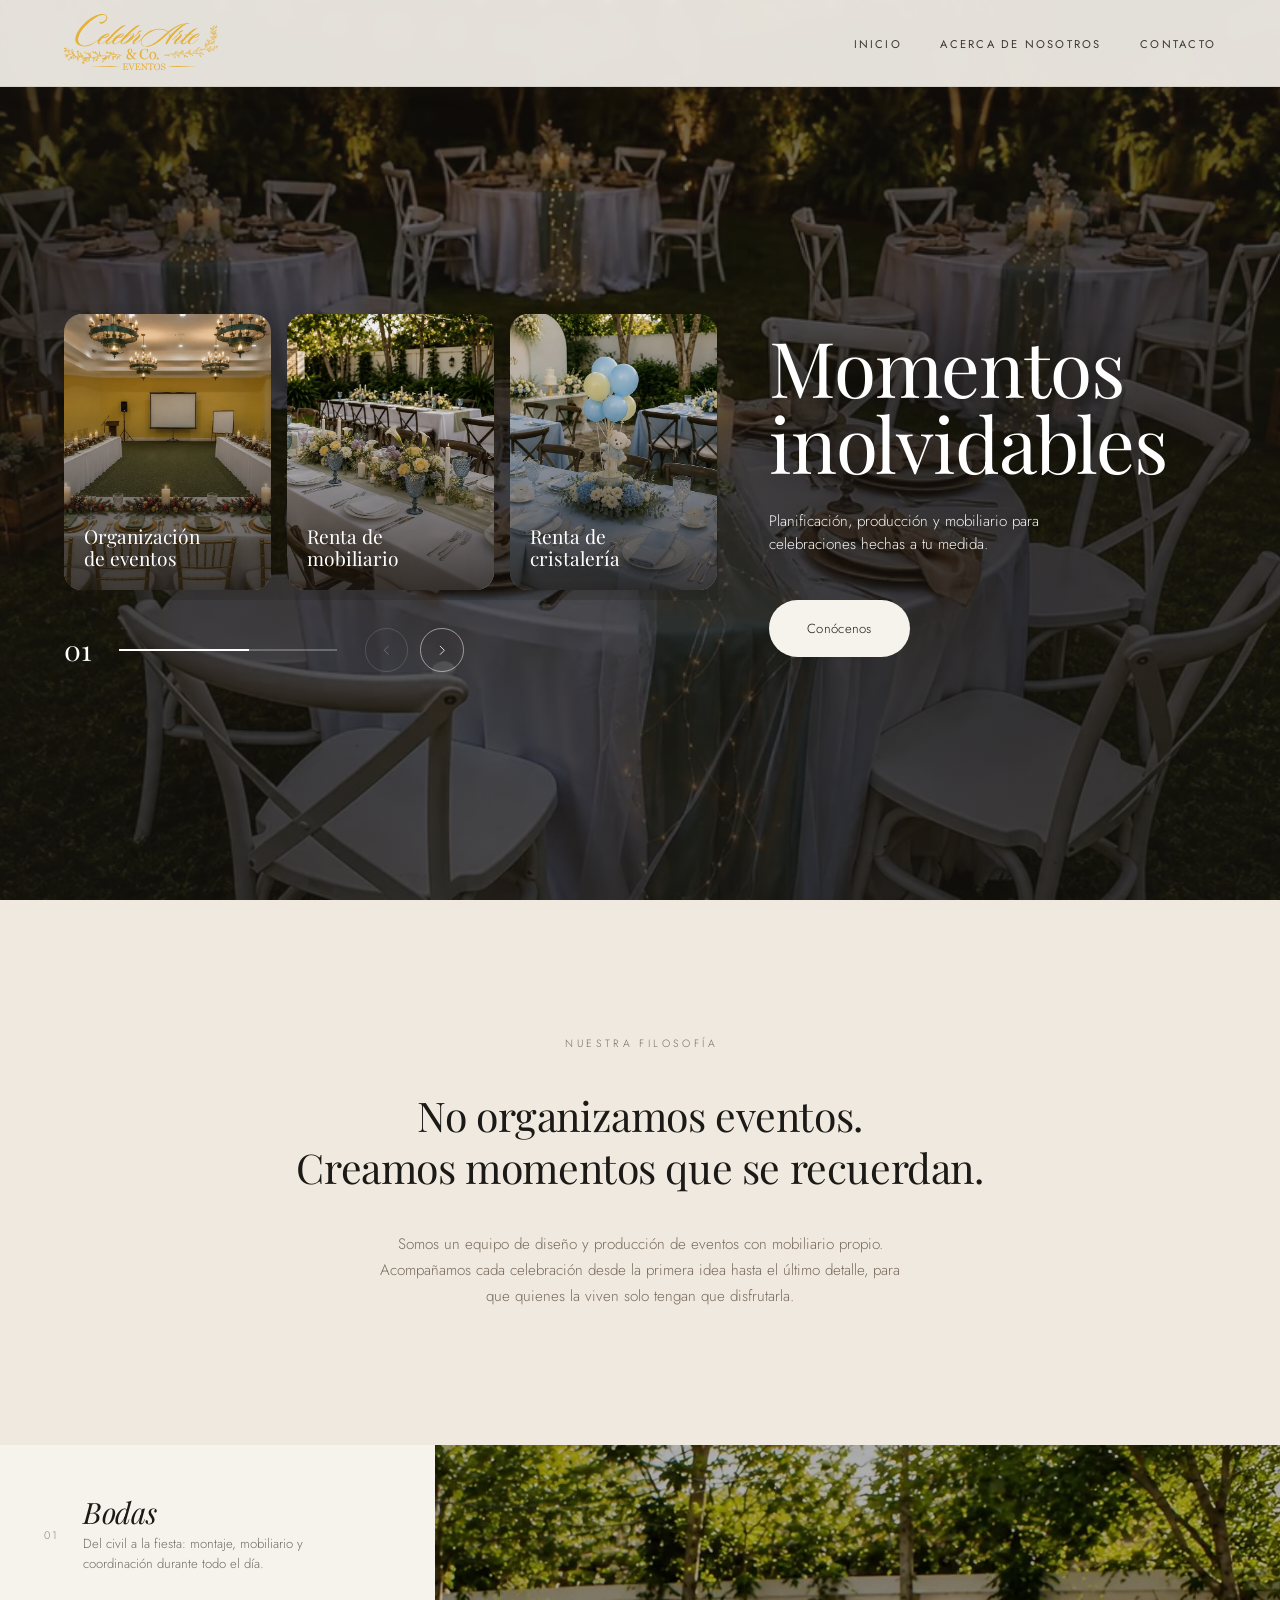
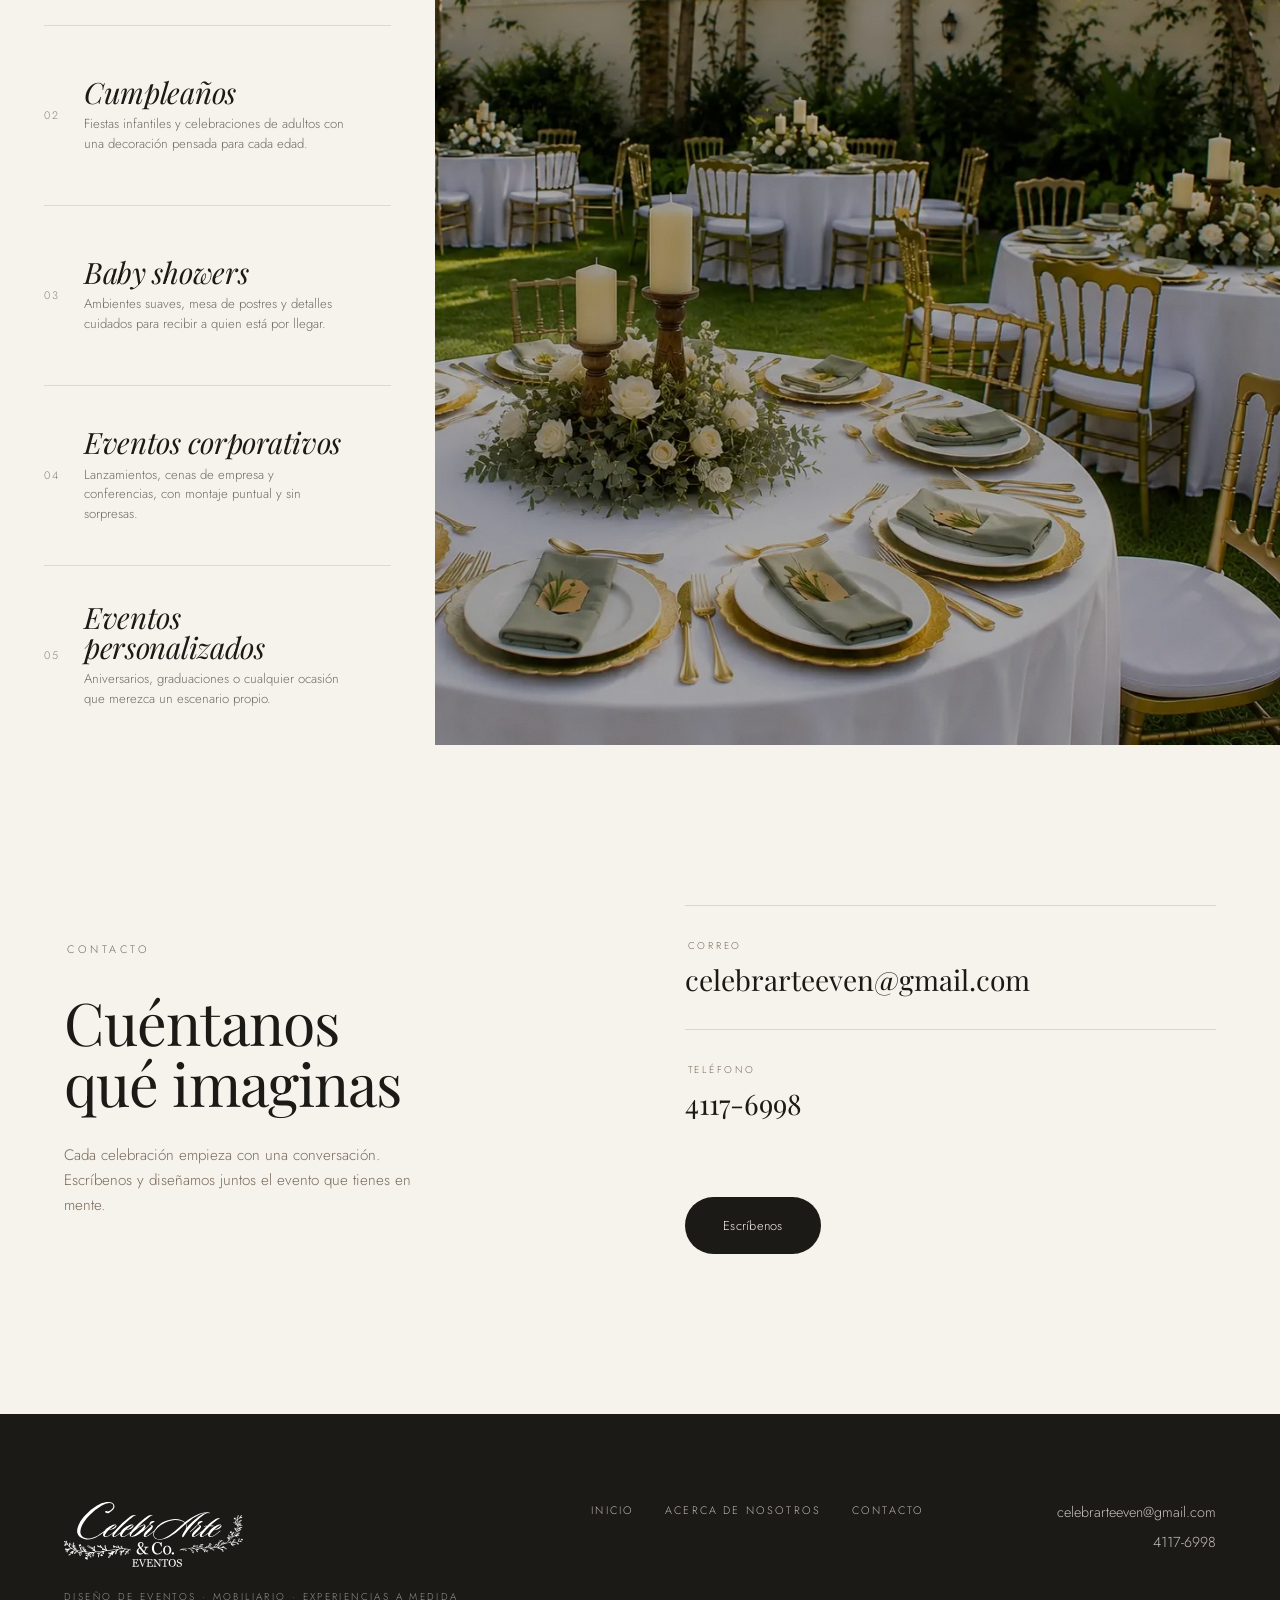
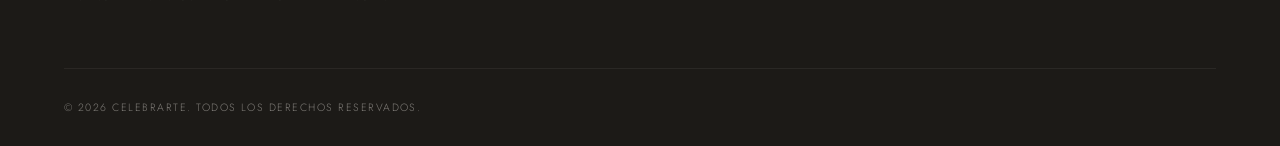
==== commit c512a6f8: "Tipos de evento en la sección de proyectos Bodas, cumpleaños, baby showers, eventos corporativos y p" ====
--- a/index.html
+++ b/index.html
@@ -9,7 +9,7 @@
   <link rel="preconnect" href="https://fonts.gstatic.com" crossorigin />
   <link href="https://fonts.googleapis.com/css2?family=Playfair+Display:ital,wght@1,400;1,500&family=Jost:wght@300;400;500&display=swap" rel="stylesheet" />
 
-  <link rel="stylesheet" href="css/styles.css?v=21" />
+  <link rel="stylesheet" href="css/styles.css?v=22" />
 </head>
 <body>
 
@@ -197,13 +197,13 @@
   <!-- ============ PROJECTS / MOMENTS ============ -->
   <section class="projects" id="moments">
       <div class="projects__media" aria-hidden="true">
-        <div class="projects__gallery is-active" data-gallery="1">
+        <div class="projects__gallery" data-gallery="1">
             <div class="projects__slide is-current" data-src="assets/img/proyecto-1-1.webp"></div>
             <div class="projects__slide" data-src="assets/img/proyecto-1-2.webp"></div>
             <div class="projects__slide" data-src="assets/img/proyecto-1-3.webp"></div>
             <div class="projects__slide" data-src="assets/img/proyecto-1-4.webp"></div>
         </div>
-        <div class="projects__gallery" data-gallery="2">
+        <div class="projects__gallery is-active" data-gallery="2">
             <div class="projects__slide is-current" data-src="assets/img/proyecto-2-1.webp"></div>
             <div class="projects__slide" data-src="assets/img/proyecto-2-2.webp"></div>
             <div class="projects__slide" data-src="assets/img/proyecto-2-3.webp"></div>
@@ -231,13 +231,112 @@
       <div class="projects__grain" aria-hidden="true"></div>
 
       <div class="projects__list">
-        <div class="project is-active" role="button" tabindex="0" aria-expanded="false" data-project="1">
+        <div class="project is-active" role="button" tabindex="0" aria-expanded="false" data-project="2">
           <span class="project__bar" aria-hidden="true"></span>
           <span class="project__inner">
             <span class="project__index">01</span>
             <span class="project__text">
-              <span class="project__name">Lorem</span>
-              <span class="project__meta">Consultoría de eventos</span>
+              <span class="project__name">Bodas</span>
+              <span class="project__meta">Del civil a la fiesta: montaje, mobiliario y coordinación durante todo el día.</span>
+            </span>
+            <span class="project__arrow" aria-hidden="true">
+              <svg viewBox="0 0 24 24" fill="none" stroke="currentColor" stroke-width="1.2">
+                <path d="M5 12h14M13 6l6 6-6 6" stroke-linecap="round" stroke-linejoin="round"/>
+              </svg>
+            </span>
+          </span>
+          <span class="project__panel" aria-hidden="true">
+            <span class="project__panel-inner">
+              <span class="project__gallery" data-gallery="2">
+                <span class="project__slide is-current" data-src="assets/img/sm/proyecto-2-1.webp"></span>
+                <span class="project__slide" data-src="assets/img/sm/proyecto-2-2.webp"></span>
+                <span class="project__slide" data-src="assets/img/sm/proyecto-2-3.webp"></span>
+                <span class="project__slide" data-src="assets/img/sm/proyecto-2-4.webp"></span>
+              </span>
+              <span class="project__foot">
+                <span class="project__dots">
+                <span class="project__dot is-current"></span>
+                <span class="project__dot"></span>
+                <span class="project__dot"></span>
+                <span class="project__dot"></span>
+                </span>
+              </span>
+            </span>
+          </span>
+        </div>
+        <div class="project" role="button" tabindex="0" aria-expanded="false" data-project="4">
+          <span class="project__bar" aria-hidden="true"></span>
+          <span class="project__inner">
+            <span class="project__index">02</span>
+            <span class="project__text">
+              <span class="project__name">Cumpleaños</span>
+              <span class="project__meta">Fiestas infantiles y celebraciones de adultos con una decoración pensada para cada edad.</span>
+            </span>
+            <span class="project__arrow" aria-hidden="true">
+              <svg viewBox="0 0 24 24" fill="none" stroke="currentColor" stroke-width="1.2">
+                <path d="M5 12h14M13 6l6 6-6 6" stroke-linecap="round" stroke-linejoin="round"/>
+              </svg>
+            </span>
+          </span>
+          <span class="project__panel" aria-hidden="true">
+            <span class="project__panel-inner">
+              <span class="project__gallery" data-gallery="4">
+                <span class="project__slide is-current" data-src="assets/img/sm/proyecto-4-1.webp"></span>
+                <span class="project__slide" data-src="assets/img/sm/proyecto-4-2.webp"></span>
+                <span class="project__slide" data-src="assets/img/sm/proyecto-4-3.webp"></span>
+                <span class="project__slide" data-src="assets/img/sm/proyecto-4-4.webp"></span>
+              </span>
+              <span class="project__foot">
+                <span class="project__dots">
+                <span class="project__dot is-current"></span>
+                <span class="project__dot"></span>
+                <span class="project__dot"></span>
+                <span class="project__dot"></span>
+                </span>
+              </span>
+            </span>
+          </span>
+        </div>
+        <div class="project" role="button" tabindex="0" aria-expanded="false" data-project="3">
+          <span class="project__bar" aria-hidden="true"></span>
+          <span class="project__inner">
+            <span class="project__index">03</span>
+            <span class="project__text">
+              <span class="project__name">Baby showers</span>
+              <span class="project__meta">Ambientes suaves, mesa de postres y detalles cuidados para recibir a quien está por llegar.</span>
+            </span>
+            <span class="project__arrow" aria-hidden="true">
+              <svg viewBox="0 0 24 24" fill="none" stroke="currentColor" stroke-width="1.2">
+                <path d="M5 12h14M13 6l6 6-6 6" stroke-linecap="round" stroke-linejoin="round"/>
+              </svg>
+            </span>
+          </span>
+          <span class="project__panel" aria-hidden="true">
+            <span class="project__panel-inner">
+              <span class="project__gallery" data-gallery="3">
+                <span class="project__slide is-current" data-src="assets/img/sm/proyecto-3-1.webp"></span>
+                <span class="project__slide" data-src="assets/img/sm/proyecto-3-2.webp"></span>
+                <span class="project__slide" data-src="assets/img/sm/proyecto-3-3.webp"></span>
+                <span class="project__slide" data-src="assets/img/sm/proyecto-3-4.webp"></span>
+              </span>
+              <span class="project__foot">
+                <span class="project__dots">
+                <span class="project__dot is-current"></span>
+                <span class="project__dot"></span>
+                <span class="project__dot"></span>
+                <span class="project__dot"></span>
+                </span>
+              </span>
+            </span>
+          </span>
+        </div>
+        <div class="project" role="button" tabindex="0" aria-expanded="false" data-project="1">
+          <span class="project__bar" aria-hidden="true"></span>
+          <span class="project__inner">
+            <span class="project__index">04</span>
+            <span class="project__text">
+              <span class="project__name">Eventos corporativos</span>
+              <span class="project__meta">Lanzamientos, cenas de empresa y conferencias, con montaje puntual y sin sorpresas.</span>
             </span>
             <span class="project__arrow" aria-hidden="true">
               <svg viewBox="0 0 24 24" fill="none" stroke="currentColor" stroke-width="1.2">
@@ -264,112 +363,13 @@
             </span>
           </span>
         </div>
-        <div class="project" role="button" tabindex="0" aria-expanded="false" data-project="2">
-          <span class="project__bar" aria-hidden="true"></span>
-          <span class="project__inner">
-            <span class="project__index">02</span>
-            <span class="project__text">
-              <span class="project__name">Ipsum</span>
-              <span class="project__meta">Experiencia a medida</span>
-            </span>
-            <span class="project__arrow" aria-hidden="true">
-              <svg viewBox="0 0 24 24" fill="none" stroke="currentColor" stroke-width="1.2">
-                <path d="M5 12h14M13 6l6 6-6 6" stroke-linecap="round" stroke-linejoin="round"/>
-              </svg>
-            </span>
-          </span>
-          <span class="project__panel" aria-hidden="true">
-            <span class="project__panel-inner">
-              <span class="project__gallery" data-gallery="2">
-                <span class="project__slide is-current" data-src="assets/img/sm/proyecto-2-1.webp"></span>
-                <span class="project__slide" data-src="assets/img/sm/proyecto-2-2.webp"></span>
-                <span class="project__slide" data-src="assets/img/sm/proyecto-2-3.webp"></span>
-                <span class="project__slide" data-src="assets/img/sm/proyecto-2-4.webp"></span>
-              </span>
-              <span class="project__foot">
-                <span class="project__dots">
-                <span class="project__dot is-current"></span>
-                <span class="project__dot"></span>
-                <span class="project__dot"></span>
-                <span class="project__dot"></span>
-                </span>
-              </span>
-            </span>
-          </span>
-        </div>
-        <div class="project" role="button" tabindex="0" aria-expanded="false" data-project="3">
-          <span class="project__bar" aria-hidden="true"></span>
-          <span class="project__inner">
-            <span class="project__index">03</span>
-            <span class="project__text">
-              <span class="project__name">Dolor</span>
-              <span class="project__meta">Mobiliario</span>
-            </span>
-            <span class="project__arrow" aria-hidden="true">
-              <svg viewBox="0 0 24 24" fill="none" stroke="currentColor" stroke-width="1.2">
-                <path d="M5 12h14M13 6l6 6-6 6" stroke-linecap="round" stroke-linejoin="round"/>
-              </svg>
-            </span>
-          </span>
-          <span class="project__panel" aria-hidden="true">
-            <span class="project__panel-inner">
-              <span class="project__gallery" data-gallery="3">
-                <span class="project__slide is-current" data-src="assets/img/sm/proyecto-3-1.webp"></span>
-                <span class="project__slide" data-src="assets/img/sm/proyecto-3-2.webp"></span>
-                <span class="project__slide" data-src="assets/img/sm/proyecto-3-3.webp"></span>
-                <span class="project__slide" data-src="assets/img/sm/proyecto-3-4.webp"></span>
-              </span>
-              <span class="project__foot">
-                <span class="project__dots">
-                <span class="project__dot is-current"></span>
-                <span class="project__dot"></span>
-                <span class="project__dot"></span>
-                <span class="project__dot"></span>
-                </span>
-              </span>
-            </span>
-          </span>
-        </div>
-        <div class="project" role="button" tabindex="0" aria-expanded="false" data-project="4">
-          <span class="project__bar" aria-hidden="true"></span>
-          <span class="project__inner">
-            <span class="project__index">04</span>
-            <span class="project__text">
-              <span class="project__name">Sit Amet</span>
-              <span class="project__meta">Consultoría de eventos</span>
-            </span>
-            <span class="project__arrow" aria-hidden="true">
-              <svg viewBox="0 0 24 24" fill="none" stroke="currentColor" stroke-width="1.2">
-                <path d="M5 12h14M13 6l6 6-6 6" stroke-linecap="round" stroke-linejoin="round"/>
-              </svg>
-            </span>
-          </span>
-          <span class="project__panel" aria-hidden="true">
-            <span class="project__panel-inner">
-              <span class="project__gallery" data-gallery="4">
-                <span class="project__slide is-current" data-src="assets/img/sm/proyecto-4-1.webp"></span>
-                <span class="project__slide" data-src="assets/img/sm/proyecto-4-2.webp"></span>
-                <span class="project__slide" data-src="assets/img/sm/proyecto-4-3.webp"></span>
-                <span class="project__slide" data-src="assets/img/sm/proyecto-4-4.webp"></span>
-              </span>
-              <span class="project__foot">
-                <span class="project__dots">
-                <span class="project__dot is-current"></span>
-                <span class="project__dot"></span>
-                <span class="project__dot"></span>
-                <span class="project__dot"></span>
-                </span>
-              </span>
-            </span>
-          </span>
-        </div>
         <div class="project" role="button" tabindex="0" aria-expanded="false" data-project="5">
           <span class="project__bar" aria-hidden="true"></span>
           <span class="project__inner">
             <span class="project__index">05</span>
             <span class="project__text">
-              <span class="project__name">Consectetur</span>
-              <span class="project__meta">Experiencia a medida</span>
+              <span class="project__name">Eventos personalizados</span>
+              <span class="project__meta">Aniversarios, graduaciones o cualquier ocasión que merezca un escenario propio.</span>
             </span>
             <span class="project__arrow" aria-hidden="true">
               <svg viewBox="0 0 24 24" fill="none" stroke="currentColor" stroke-width="1.2">
@@ -480,6 +480,6 @@
     </div>
   </div>
 
-  <script src="js/main.js?v=21"></script>
+  <script src="js/main.js?v=22"></script>
 </body>
 </html>
--- a/css/styles.css
+++ b/css/styles.css
@@ -672,16 +672,16 @@
 .project__name {
   font-family: var(--font-display);
   font-style: italic;
-  font-size: clamp(1.7rem, 2.6vw, 2.6rem);
+  font-size: clamp(1.6rem, 2.3vw, 2.3rem);
   line-height: 1;
   letter-spacing: -0.01em;
 }
 
 .project__meta {
-  font-size: 0.62rem;
-  text-transform: uppercase;
-  letter-spacing: 0.26em;
-  opacity: 0.55;
+  max-width: 34ch;
+  font-size: 0.82rem;
+  line-height: 1.5;
+  opacity: 0.62;
 }
 
 .project__arrow {
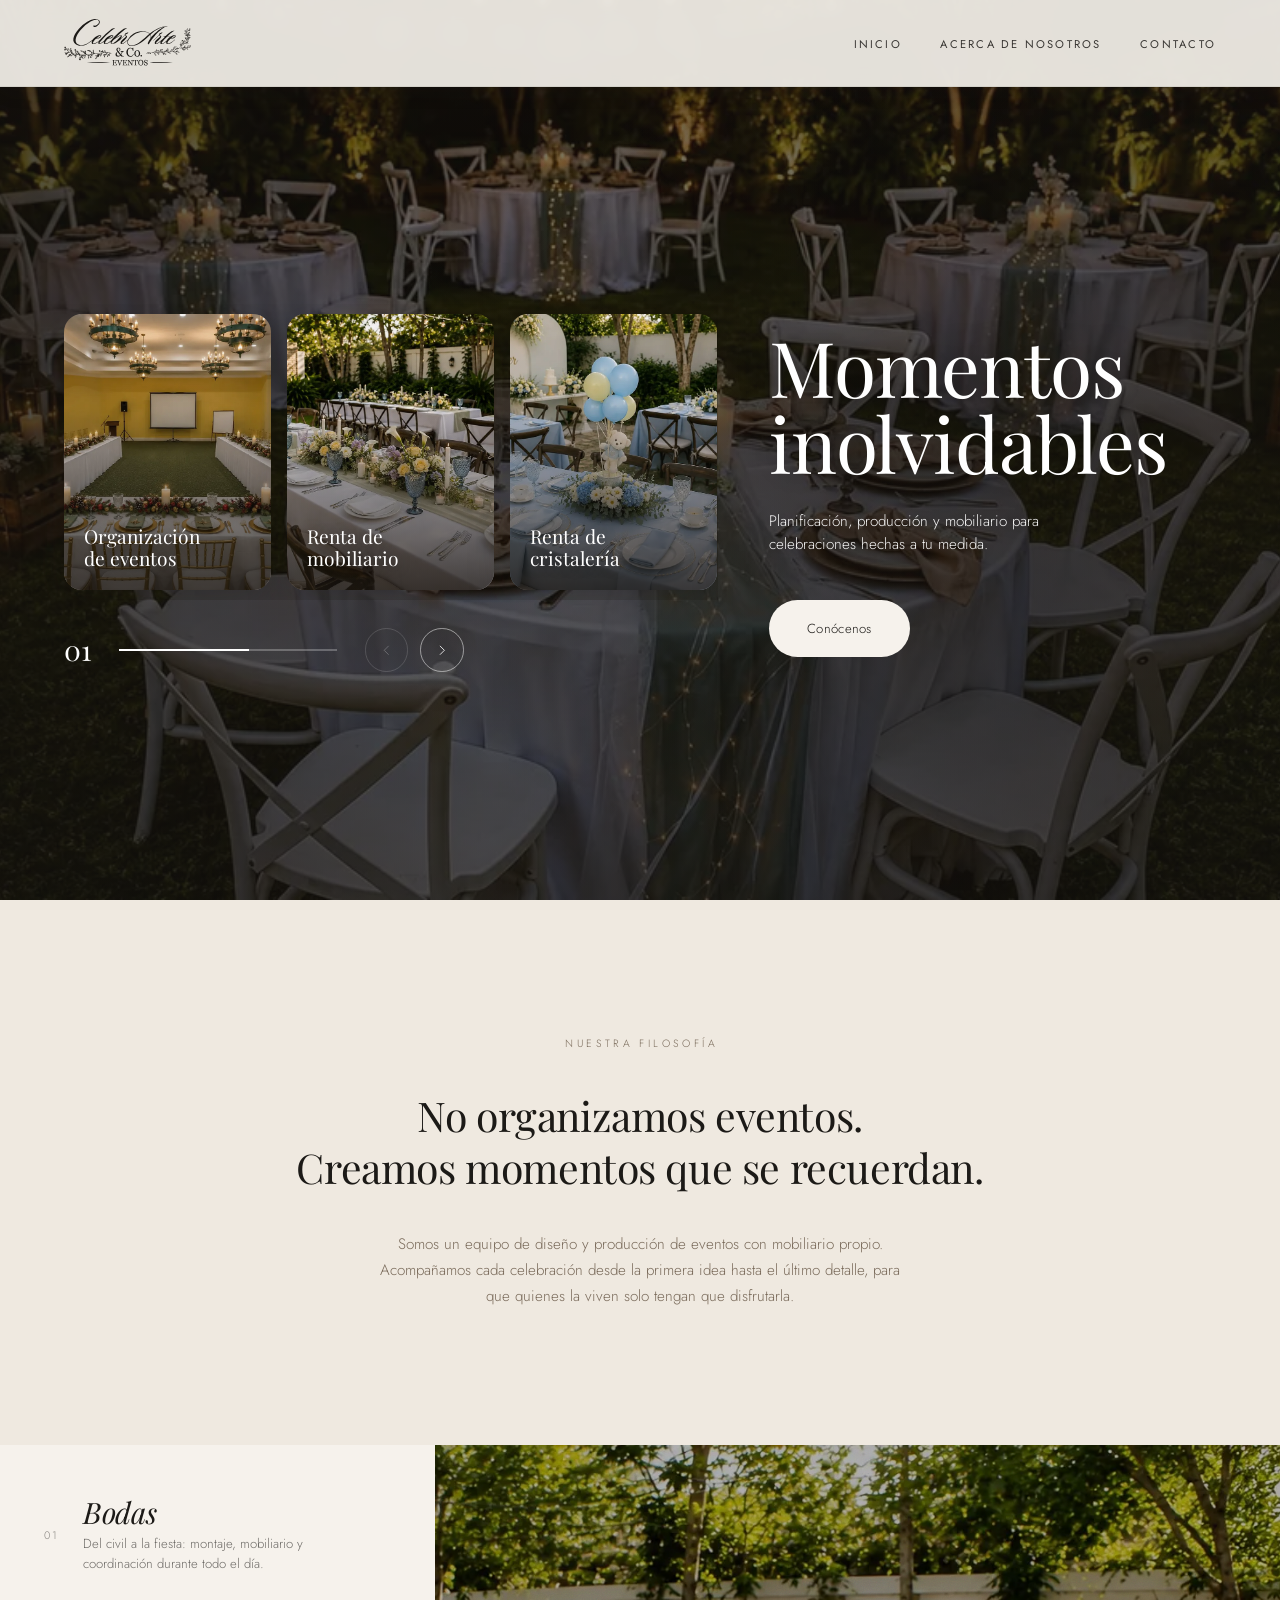
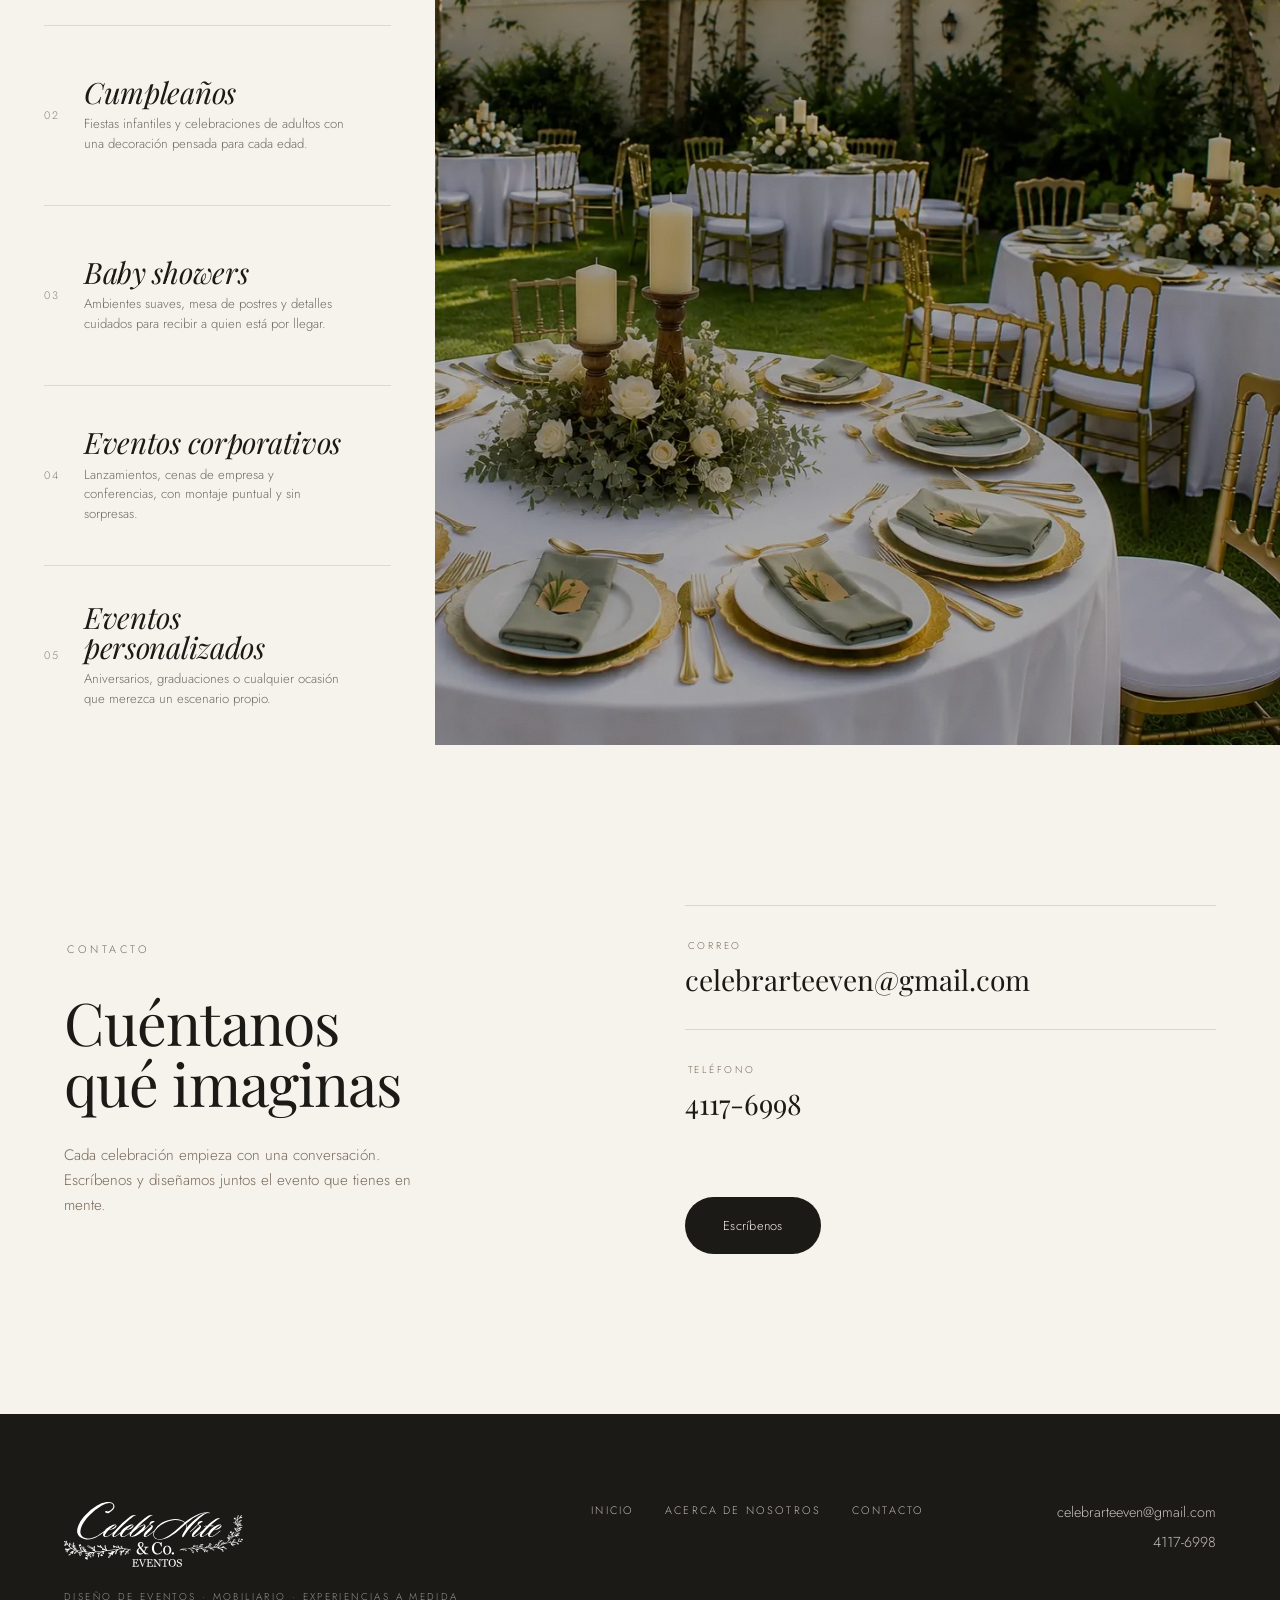
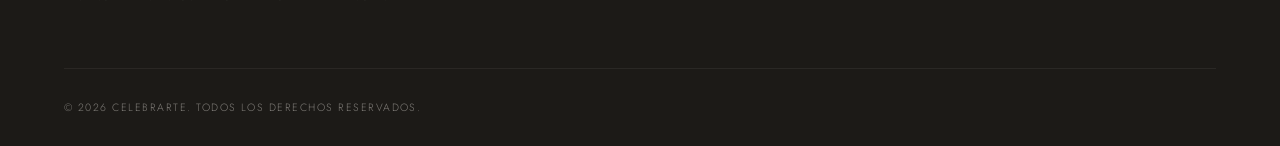
==== commit f22aa8c0: "Logo del header en negro y más pequeño Variante negra generada a partir de la dorada cambiando el ún" ====
--- a/index.html
+++ b/index.html
@@ -9,7 +9,7 @@
   <link rel="preconnect" href="https://fonts.gstatic.com" crossorigin />
   <link href="https://fonts.googleapis.com/css2?family=Playfair+Display:ital,wght@1,400;1,500&family=Jost:wght@300;400;500&display=swap" rel="stylesheet" />
 
-  <link rel="stylesheet" href="css/styles.css?v=22" />
+  <link rel="stylesheet" href="css/styles.css?v=23" />
 </head>
 <body>
 
@@ -17,7 +17,7 @@
   <header class="nav-wrap">
     <nav class="nav" aria-label="Principal">
       <a class="nav__logo" href="#hero" aria-label="CelebrArte & Co. Eventos — inicio">
-        <img src="assets/img/logo/logo-dorado-compacto.svg" alt="CelebrArte & Co. Eventos" width="693" height="262" />
+        <img src="assets/img/logo/logo-negro-compacto.svg" alt="CelebrArte & Co. Eventos" width="693" height="262" />
       </a>
 
       <button class="nav__toggle" aria-expanded="false" aria-controls="nav-menu" aria-label="Abrir menú">
@@ -480,6 +480,6 @@
     </div>
   </div>
 
-  <script src="js/main.js?v=22"></script>
+  <script src="js/main.js?v=23"></script>
 </body>
 </html>
--- a/css/styles.css
+++ b/css/styles.css
@@ -77,7 +77,7 @@
 
 .nav__logo img {
   display: block;
-  height: 58px;
+  height: 48px;
   width: auto;
 }
 
@@ -1150,7 +1150,7 @@
   .nav { flex-wrap: wrap; height: auto; row-gap: 0; }
 
   .nav__logo { height: var(--nav-h); }
-  .nav__logo img { height: 40px; }
+  .nav__logo img { height: 36px; }
 
   .nav__toggle {
     display: flex;
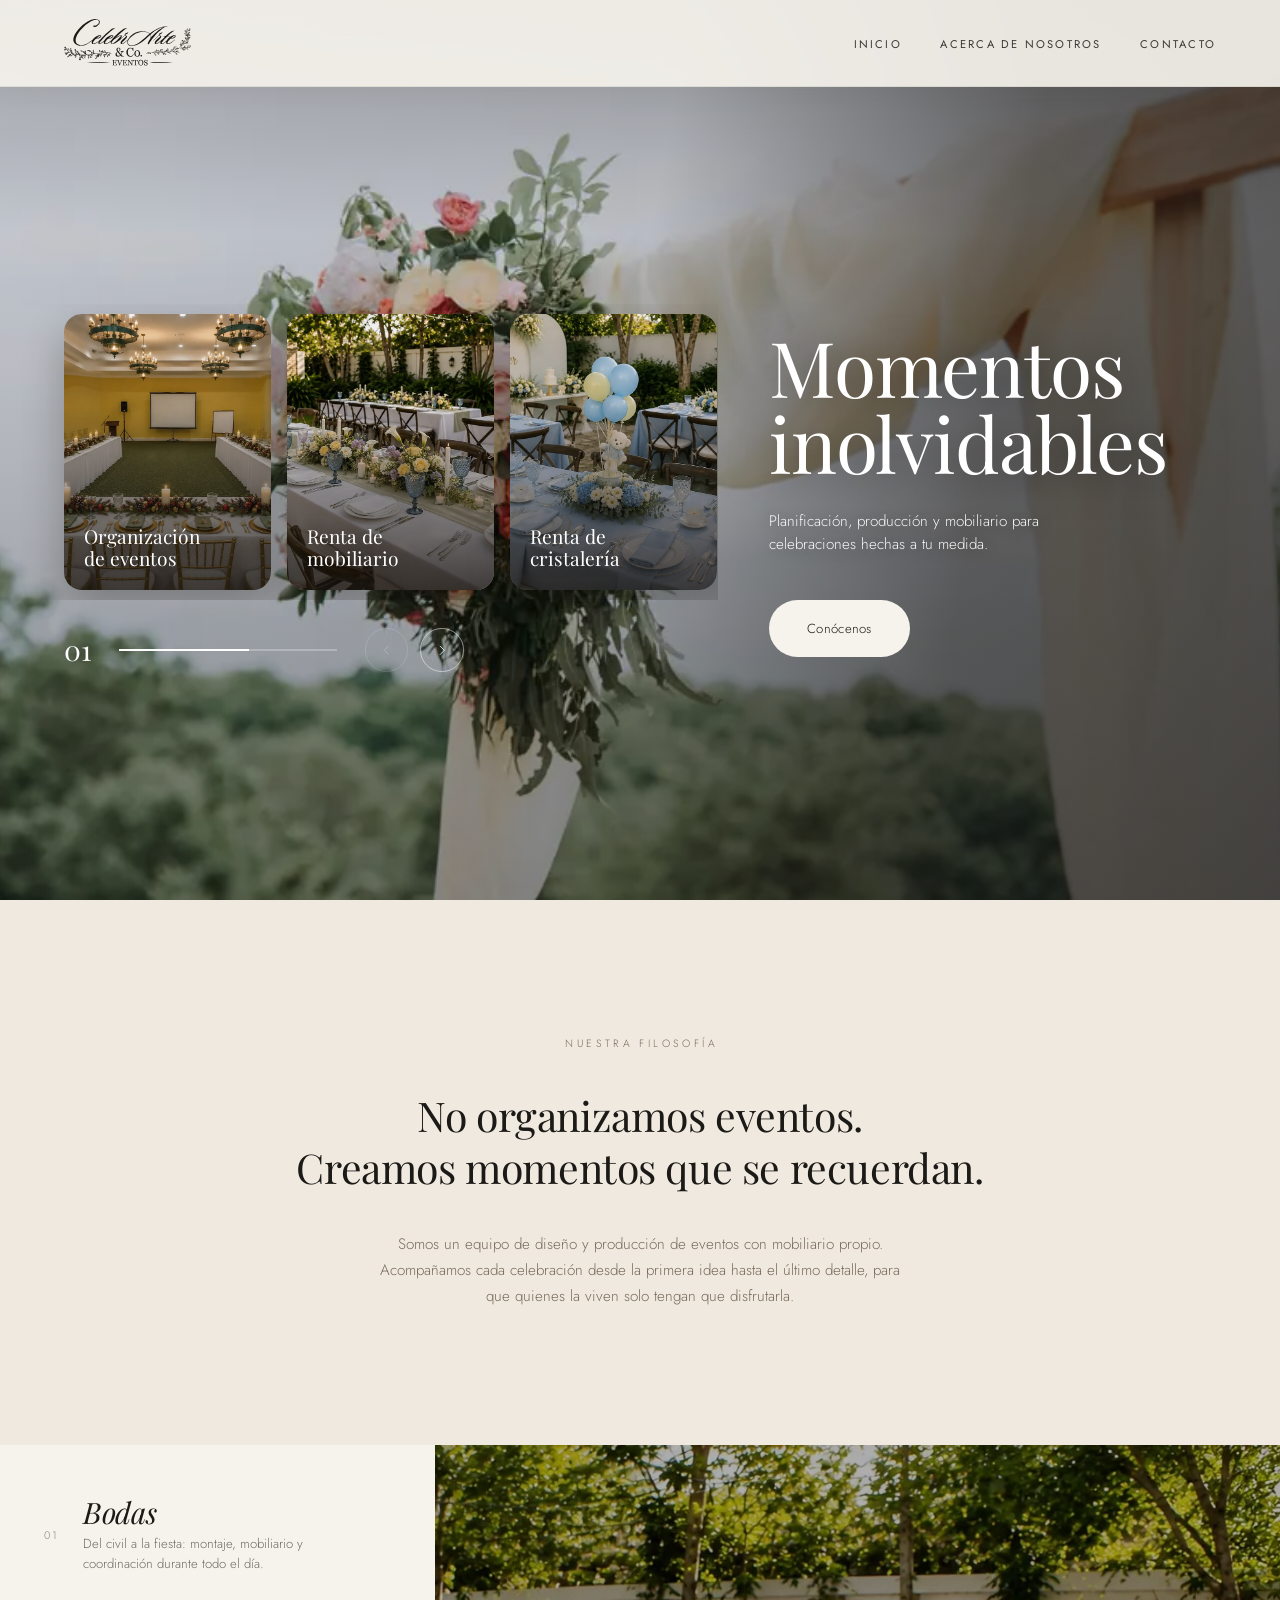
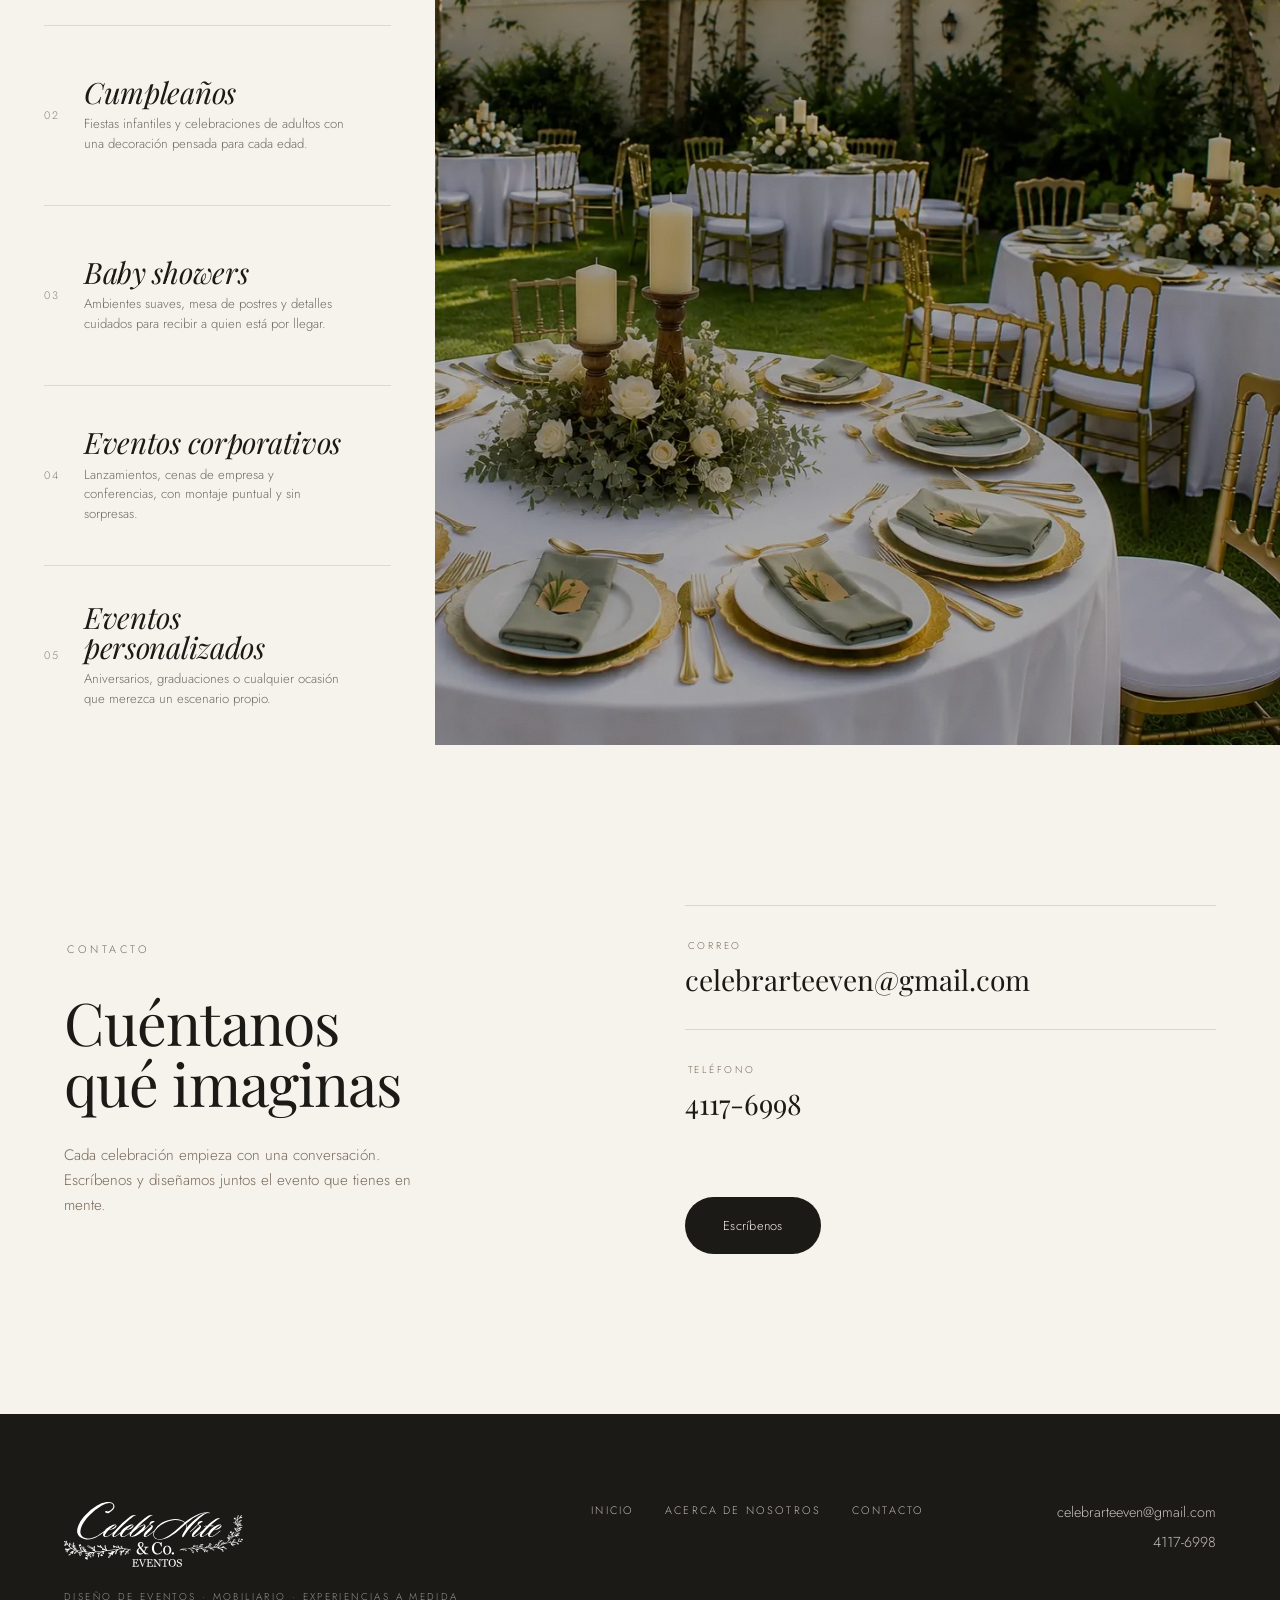
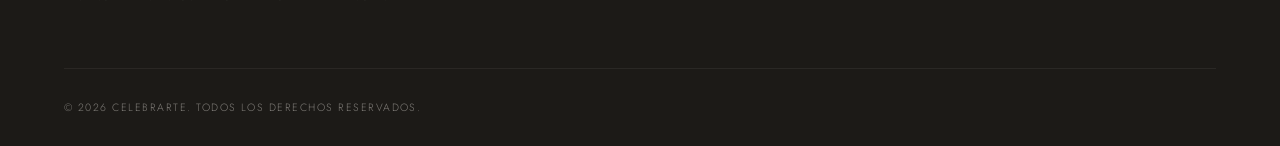
==== commit ee5b59ea: "Foto de hero más limpia: arco floral sobre cielo claro Sustituye el jardín de noche, que competía co" ====
--- a/index.html
+++ b/index.html
@@ -9,7 +9,7 @@
   <link rel="preconnect" href="https://fonts.gstatic.com" crossorigin />
   <link href="https://fonts.googleapis.com/css2?family=Playfair+Display:ital,wght@1,400;1,500&family=Jost:wght@300;400;500&display=swap" rel="stylesheet" />
 
-  <link rel="stylesheet" href="css/styles.css?v=23" />
+  <link rel="stylesheet" href="css/styles.css?v=24" />
 </head>
 <body>
 
@@ -36,6 +36,7 @@
   <section class="hero" id="hero">
     <picture class="hero__media">
       <source media="(max-width: 700px)" srcset="assets/img/hero/hero-sm.webp" />
+      <source media="(min-width: 1700px)" srcset="assets/img/hero/hero-xl.webp" />
       <img src="assets/img/hero/hero.webp" alt="" />
     </picture>
     <div class="hero__scrim" aria-hidden="true"></div>
@@ -480,6 +481,6 @@
     </div>
   </div>
 
-  <script src="js/main.js?v=23"></script>
+  <script src="js/main.js?v=24"></script>
 </body>
 </html>
--- a/css/styles.css
+++ b/css/styles.css
@@ -170,10 +170,11 @@
   position: absolute;
   inset: 0;
   z-index: -1;
+  /* Foto clara: el oscurecido se concentra donde va el texto, a la derecha,
+     y deja respirar el resto. */
   background:
-    linear-gradient(100deg, rgba(20, 17, 13, 0.74) 0%, rgba(20, 17, 13, 0.48) 44%, rgba(20, 17, 13, 0.66) 100%),
-    radial-gradient(70% 62% at 72% 52%, rgba(20, 17, 13, 0.42), transparent 72%),
-    linear-gradient(180deg, rgba(20, 17, 13, 0.42) 0%, transparent 24%, rgba(20, 17, 13, 0.44) 100%);
+    linear-gradient(100deg, rgba(20, 17, 13, 0.14) 0%, rgba(20, 17, 13, 0.18) 48%, rgba(20, 17, 13, 0.58) 74%, rgba(20, 17, 13, 0.66) 100%),
+    linear-gradient(180deg, rgba(20, 17, 13, 0.22) 0%, transparent 26%, rgba(20, 17, 13, 0.26) 100%);
 }
 
 /* Dos columnas: slider a la izquierda (sangra fuera del borde), texto a la derecha */
@@ -227,7 +228,7 @@
   font-size: clamp(2.6rem, 6vw, 6rem);
   line-height: 0.98;
   letter-spacing: -0.015em;
-  text-shadow: 0 2px 40px rgba(24, 20, 16, 0.35);
+  text-shadow: 0 2px 40px rgba(24, 20, 16, 0.5);
 }
 
 .hero__lead {
@@ -237,7 +238,7 @@
   font-weight: 300;
   line-height: 1.55;
   opacity: 0.95;
-  text-shadow: 0 1px 16px rgba(20, 17, 13, 0.6);
+  text-shadow: 0 1px 18px rgba(20, 17, 13, 0.75);
 }
 
 .hero__cta {
@@ -1187,6 +1188,12 @@
   }
 
   .hero__text { order: -1; padding-left: var(--gutter); }
+
+  /* En una columna el texto va arriba: el oscurecido se mueve ahí */
+  .hero__scrim {
+    background:
+      linear-gradient(180deg, rgba(20, 17, 13, 0.62) 0%, rgba(20, 17, 13, 0.46) 38%, rgba(20, 17, 13, 0.22) 62%, rgba(20, 17, 13, 0.34) 100%);
+  }
   .hero__lead { max-width: none; }
 
   .services__controls { margin-top: 22px; }
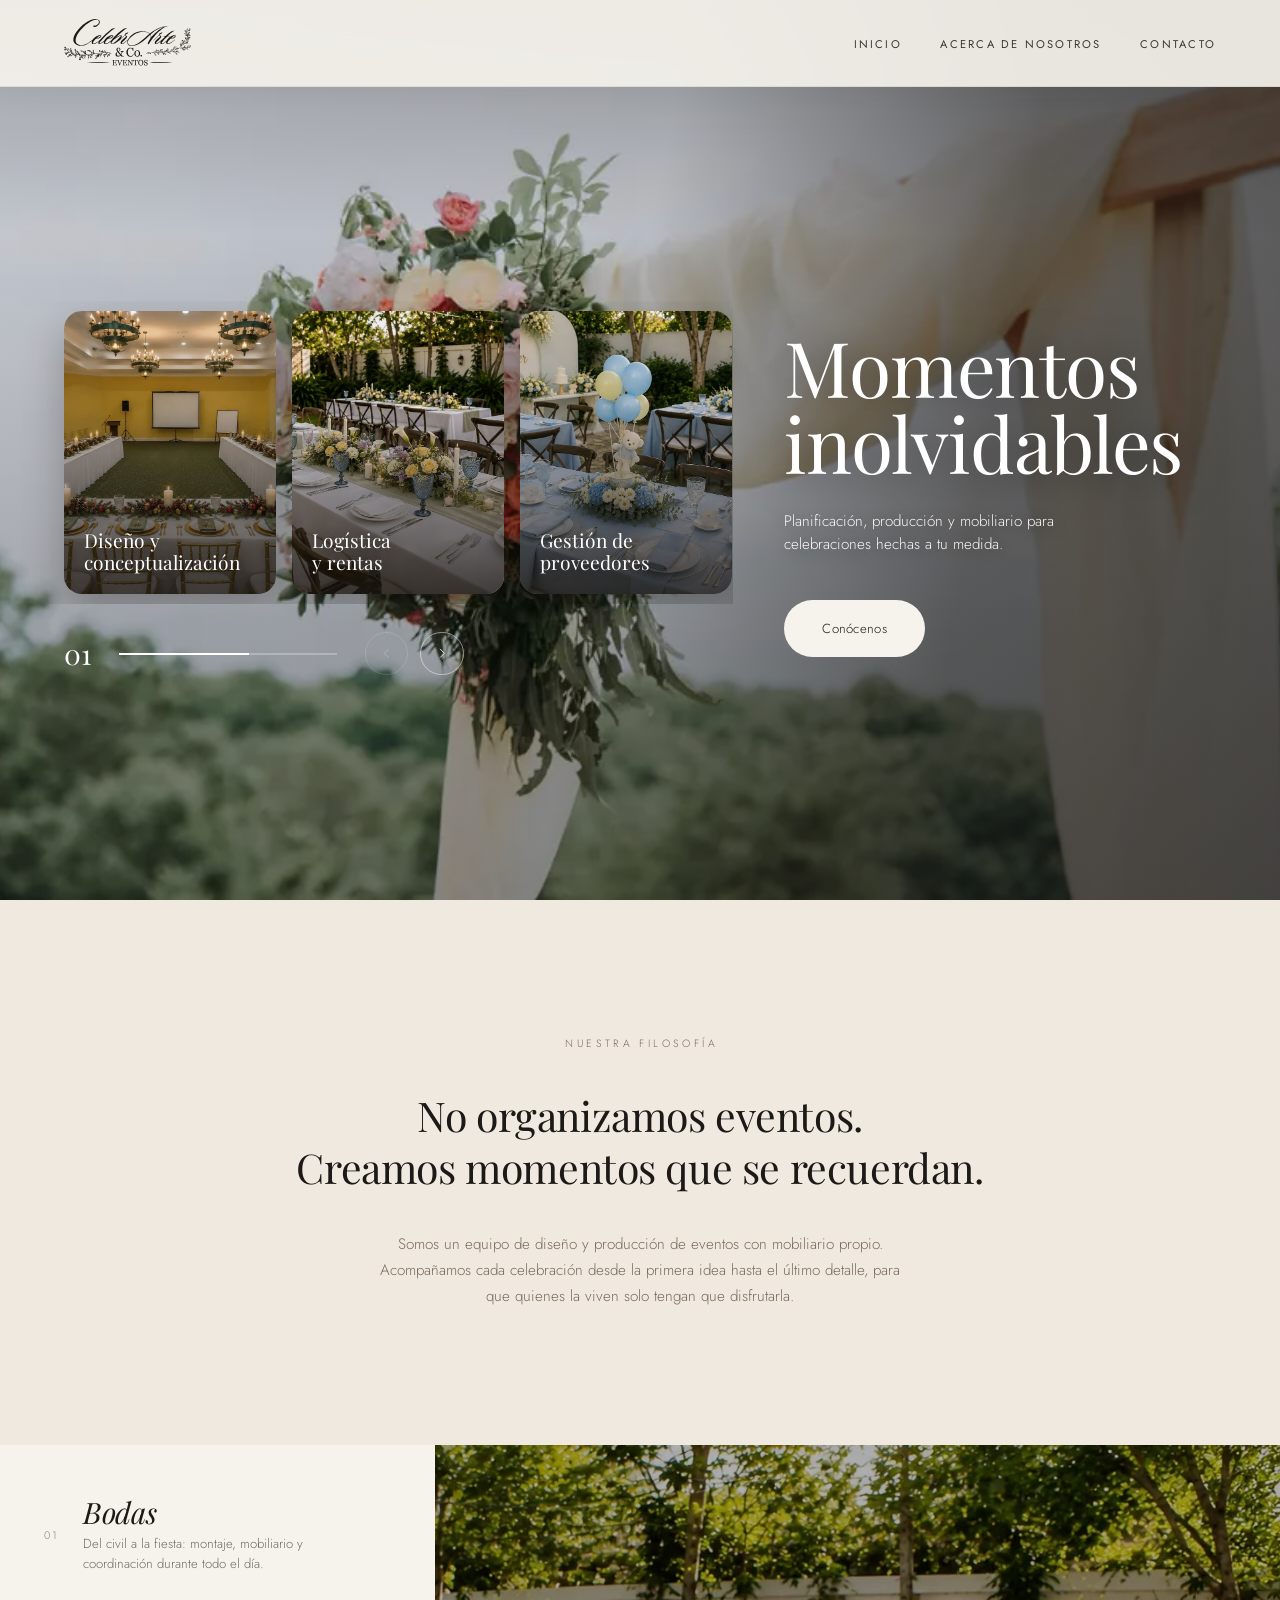
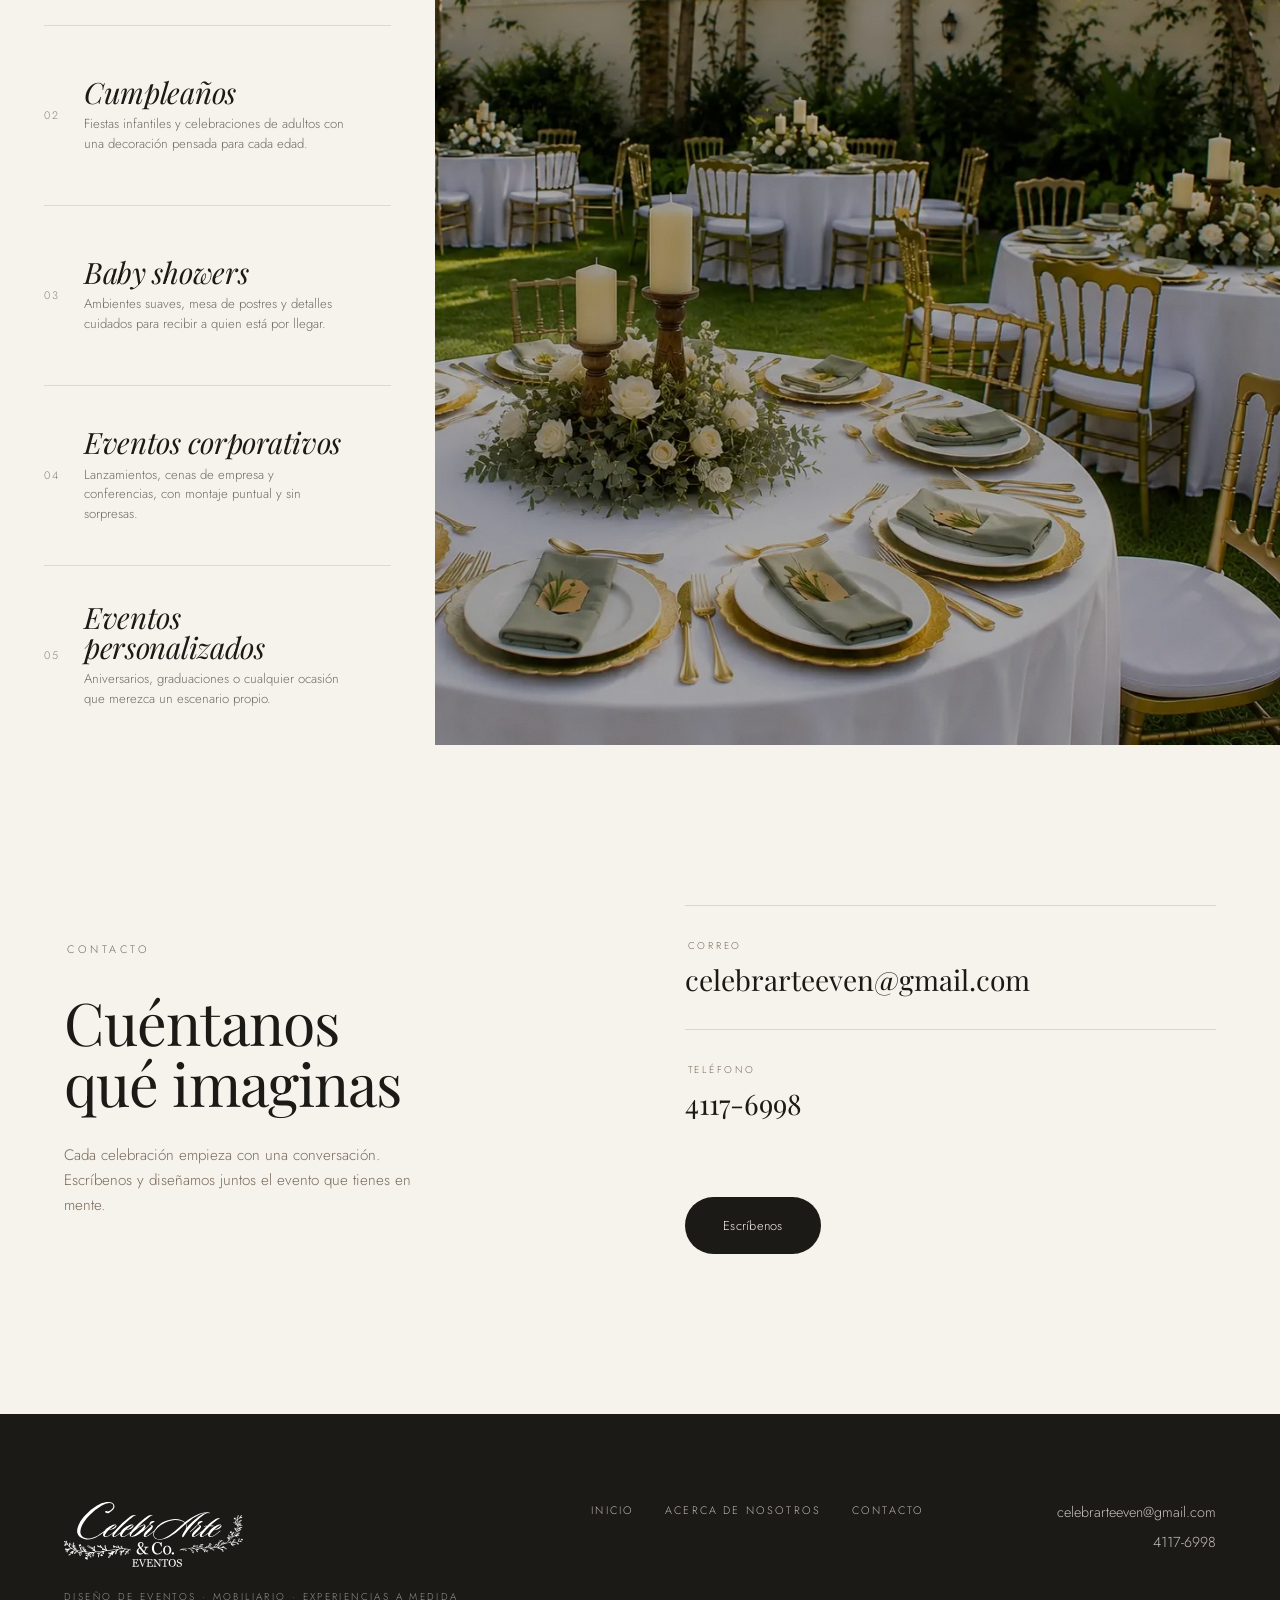
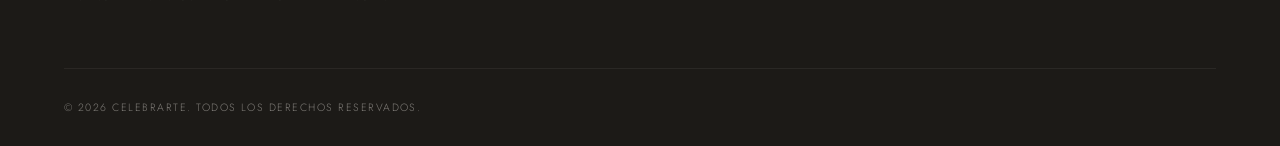
==== commit bb35a170: "Cards del hero: las cinco fases del servicio, con párrafo cada una Diseño y conceptualización, logís" ====
--- a/index.html
+++ b/index.html
@@ -9,7 +9,7 @@
   <link rel="preconnect" href="https://fonts.gstatic.com" crossorigin />
   <link href="https://fonts.googleapis.com/css2?family=Playfair+Display:ital,wght@1,400;1,500&family=Jost:wght@300;400;500&display=swap" rel="stylesheet" />
 
-  <link rel="stylesheet" href="css/styles.css?v=24" />
+  <link rel="stylesheet" href="css/styles.css?v=25" />
 </head>
 <body>
 
@@ -60,7 +60,7 @@
               <button class="service__close" type="button" tabindex="-1" aria-label="Cerrar">
                 <svg viewBox="0 0 24 24" fill="none" stroke="currentColor" stroke-width="1.3"><path d="M6 6l12 12M18 6L6 18" stroke-linecap="round"/></svg>
               </button>
-              <span class="service__title">Organización<br>de eventos</span>
+              <span class="service__title">Diseño y<br>conceptualización</span>
             </div>
             <div class="service" role="button" tabindex="0" aria-expanded="false" data-service="2">
               <span class="service__media"></span>
@@ -76,7 +76,7 @@
               <button class="service__close" type="button" tabindex="-1" aria-label="Cerrar">
                 <svg viewBox="0 0 24 24" fill="none" stroke="currentColor" stroke-width="1.3"><path d="M6 6l12 12M18 6L6 18" stroke-linecap="round"/></svg>
               </button>
-              <span class="service__title">Renta de<br>mobiliario</span>
+              <span class="service__title">Logística<br>y rentas</span>
             </div>
             <div class="service" role="button" tabindex="0" aria-expanded="false" data-service="3">
               <span class="service__media"></span>
@@ -92,7 +92,7 @@
               <button class="service__close" type="button" tabindex="-1" aria-label="Cerrar">
                 <svg viewBox="0 0 24 24" fill="none" stroke="currentColor" stroke-width="1.3"><path d="M6 6l12 12M18 6L6 18" stroke-linecap="round"/></svg>
               </button>
-              <span class="service__title">Renta de<br>cristalería</span>
+              <span class="service__title">Gestión de<br>proveedores</span>
             </div>
             <div class="service" role="button" tabindex="0" aria-expanded="false" data-service="4">
               <span class="service__media"></span>
@@ -108,7 +108,7 @@
               <button class="service__close" type="button" tabindex="-1" aria-label="Cerrar">
                 <svg viewBox="0 0 24 24" fill="none" stroke="currentColor" stroke-width="1.3"><path d="M6 6l12 12M18 6L6 18" stroke-linecap="round"/></svg>
               </button>
-              <span class="service__title">Fotografía y video<br>de eventos</span>
+              <span class="service__title">Administración<br>y planificación</span>
             </div>
             <div class="service" role="button" tabindex="0" aria-expanded="false" data-service="5">
               <span class="service__media"></span>
@@ -124,7 +124,7 @@
               <button class="service__close" type="button" tabindex="-1" aria-label="Cerrar">
                 <svg viewBox="0 0 24 24" fill="none" stroke="currentColor" stroke-width="1.3"><path d="M6 6l12 12M18 6L6 18" stroke-linecap="round"/></svg>
               </button>
-              <span class="service__title">Diseño de<br>invitaciones web</span>
+              <span class="service__title">Coordinación del<br>día del evento</span>
             </div>
           </div>
         </div>
@@ -150,28 +150,28 @@
           <a class="hero__cta" href="#filosofia">Conócenos</a>
         </div>
         <div class="hero__panel" data-panel="1">
-          <h2 class="hero__title">Organización<br>de eventos</h2>
-          <p class="hero__lead">Coordinamos proveedores, montaje, tiempos y protocolo para bodas, celebraciones familiares y eventos corporativos. Un solo interlocutor, desde la primera reunión hasta que se apaga la última luz.</p>
+          <h2 class="hero__title">Diseño y<br>conceptualización</h2>
+          <p class="hero__lead">Definimos el estilo, la temática y la paleta de colores del evento. Elaboramos los planos de distribución para aprovechar cada rincón del recinto y coordinamos el diseño floral, los centros de mesa y todos los elementos visuales.</p>
           <a class="hero__cta" href="#contact">Solicitar información</a>
         </div>
         <div class="hero__panel" data-panel="2">
-          <h2 class="hero__title">Renta de<br>mobiliario</h2>
-          <p class="hero__lead">Sillas Tiffany y cross-back, mesas, lounges y barras de inventario propio, entregadas y montadas en el lugar. Sin intermediarios: respondemos por cada pieza el día del evento.</p>
+          <h2 class="hero__title">Logística<br>y rentas</h2>
+          <p class="hero__lead">Mesas, sillas Tiffany y Avant Garde, salas lounge, barras y periqueras. Carpas, tarimas y pistas de baile. Iluminación arquitectónica, pantallas LED, sonido profesional y plantas de luz, además de sanitarios portátiles de lujo y personal de limpieza.</p>
           <a class="hero__cta" href="#contact">Solicitar información</a>
         </div>
         <div class="hero__panel" data-panel="3">
-          <h2 class="hero__title">Renta de<br>cristalería</h2>
-          <p class="hero__lead">Copas, vasos y cristal de color para vestir la mesa según el estilo del evento. Llega limpia y contada, lista para servir, y la retiramos al terminar.</p>
+          <h2 class="hero__title">Gestión de<br>proveedores</h2>
+          <p class="hero__lead">Filtramos recintos, catering, mixología, fotografía, video y entretenimiento. Negociamos contratos y tarifas gracias a nuestras alianzas comerciales, y coordinamos las degustaciones de menú y las pruebas de montaje de mesa.</p>
           <a class="hero__cta" href="#contact">Solicitar información</a>
         </div>
         <div class="hero__panel" data-panel="4">
-          <h2 class="hero__title">Fotografía<br>y video</h2>
-          <p class="hero__lead">Cobertura del día completo, de los preparativos a la fiesta. Galería editada y video resumen listos para compartir, con los momentos que importan y sin poses forzadas.</p>
+          <h2 class="hero__title">Administración<br>y planificación</h2>
+          <p class="hero__lead">Distribuimos el presupuesto con criterio, damos seguimiento a pagos y fechas límite, y creamos el cronograma de trabajo desde la firma del contrato hasta el día del evento. Gestionamos permisos, licencias de alcohol y derechos de autor cuando aplica.</p>
           <a class="hero__cta" href="#contact">Solicitar información</a>
         </div>
         <div class="hero__panel" data-panel="5">
-          <h2 class="hero__title">Invitaciones<br>web</h2>
-          <p class="hero__lead">Una invitación digital con la información del evento, la confirmación de asistencia y el mapa en un solo enlace. Fácil de enviar por WhatsApp y de actualizar si algo cambia.</p>
+          <h2 class="hero__title">Coordinación<br>del evento</h2>
+          <p class="hero__lead">Recibimos a los proveedores y verificamos que todo se instale según el plano. Llevamos el minuto a minuto —la cena, los discursos, la entrada del grupo— y resolvemos imprevistos como cambios de clima, fallas eléctricas o retrasos sin que el cliente ni los invitados lo noten.</p>
           <a class="hero__cta" href="#contact">Solicitar información</a>
         </div>
       </div>
@@ -481,6 +481,6 @@
     </div>
   </div>
 
-  <script src="js/main.js?v=24"></script>
+  <script src="js/main.js?v=25"></script>
 </body>
 </html>
--- a/css/styles.css
+++ b/css/styles.css
@@ -219,6 +219,19 @@
 }
 
 .hero__title + .hero__lead { margin-top: clamp(18px, 2.4vw, 30px); }
+
+/* Paneles de servicio: títulos más largos ("conceptualización") y
+   párrafos más densos que el de marca, así que bajan un punto. */
+.hero__panel h2.hero__title {
+  font-size: clamp(2.2rem, 4.3vw, 4.4rem);
+  max-width: 16ch;
+}
+
+.hero__panel h2 + .hero__lead {
+  max-width: 38ch;
+  font-size: clamp(0.9rem, 1.02vw, 1rem);
+  line-height: 1.6;
+}
 
 .hero__title {
   margin: 0;
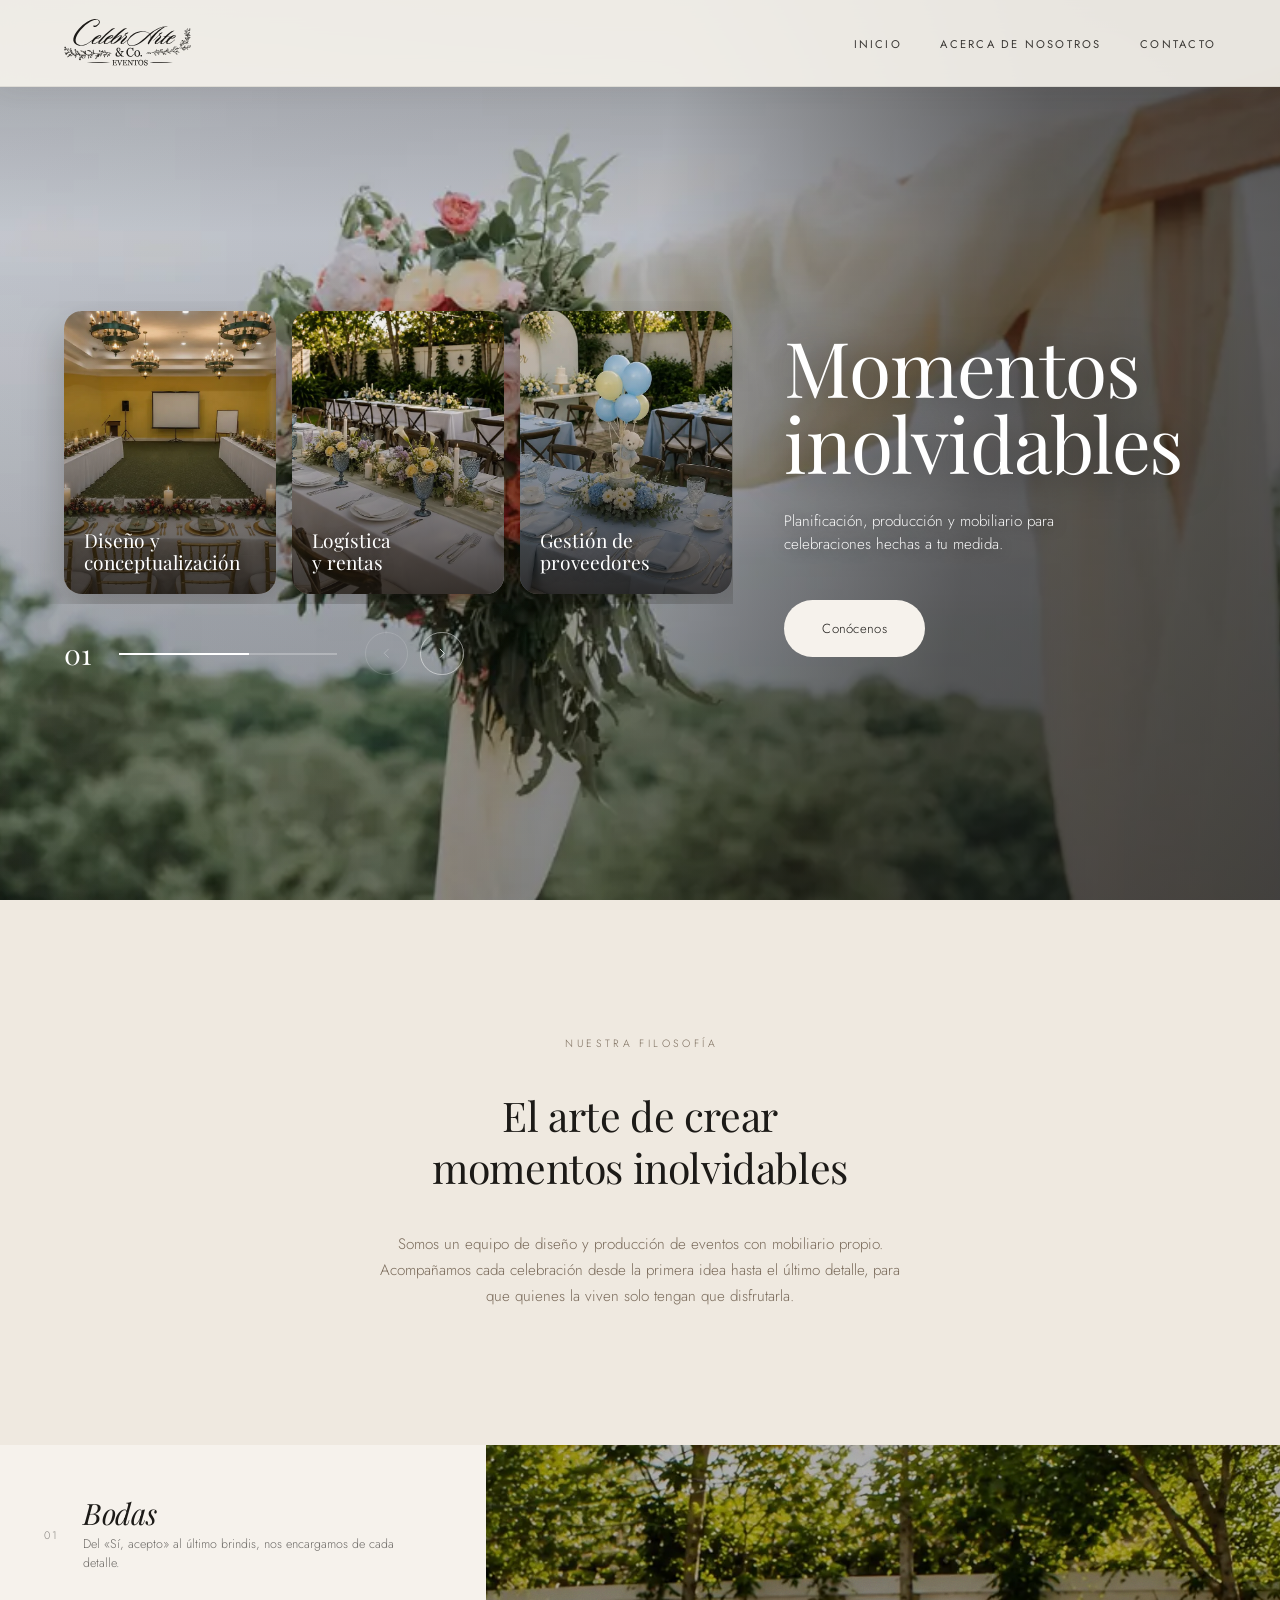
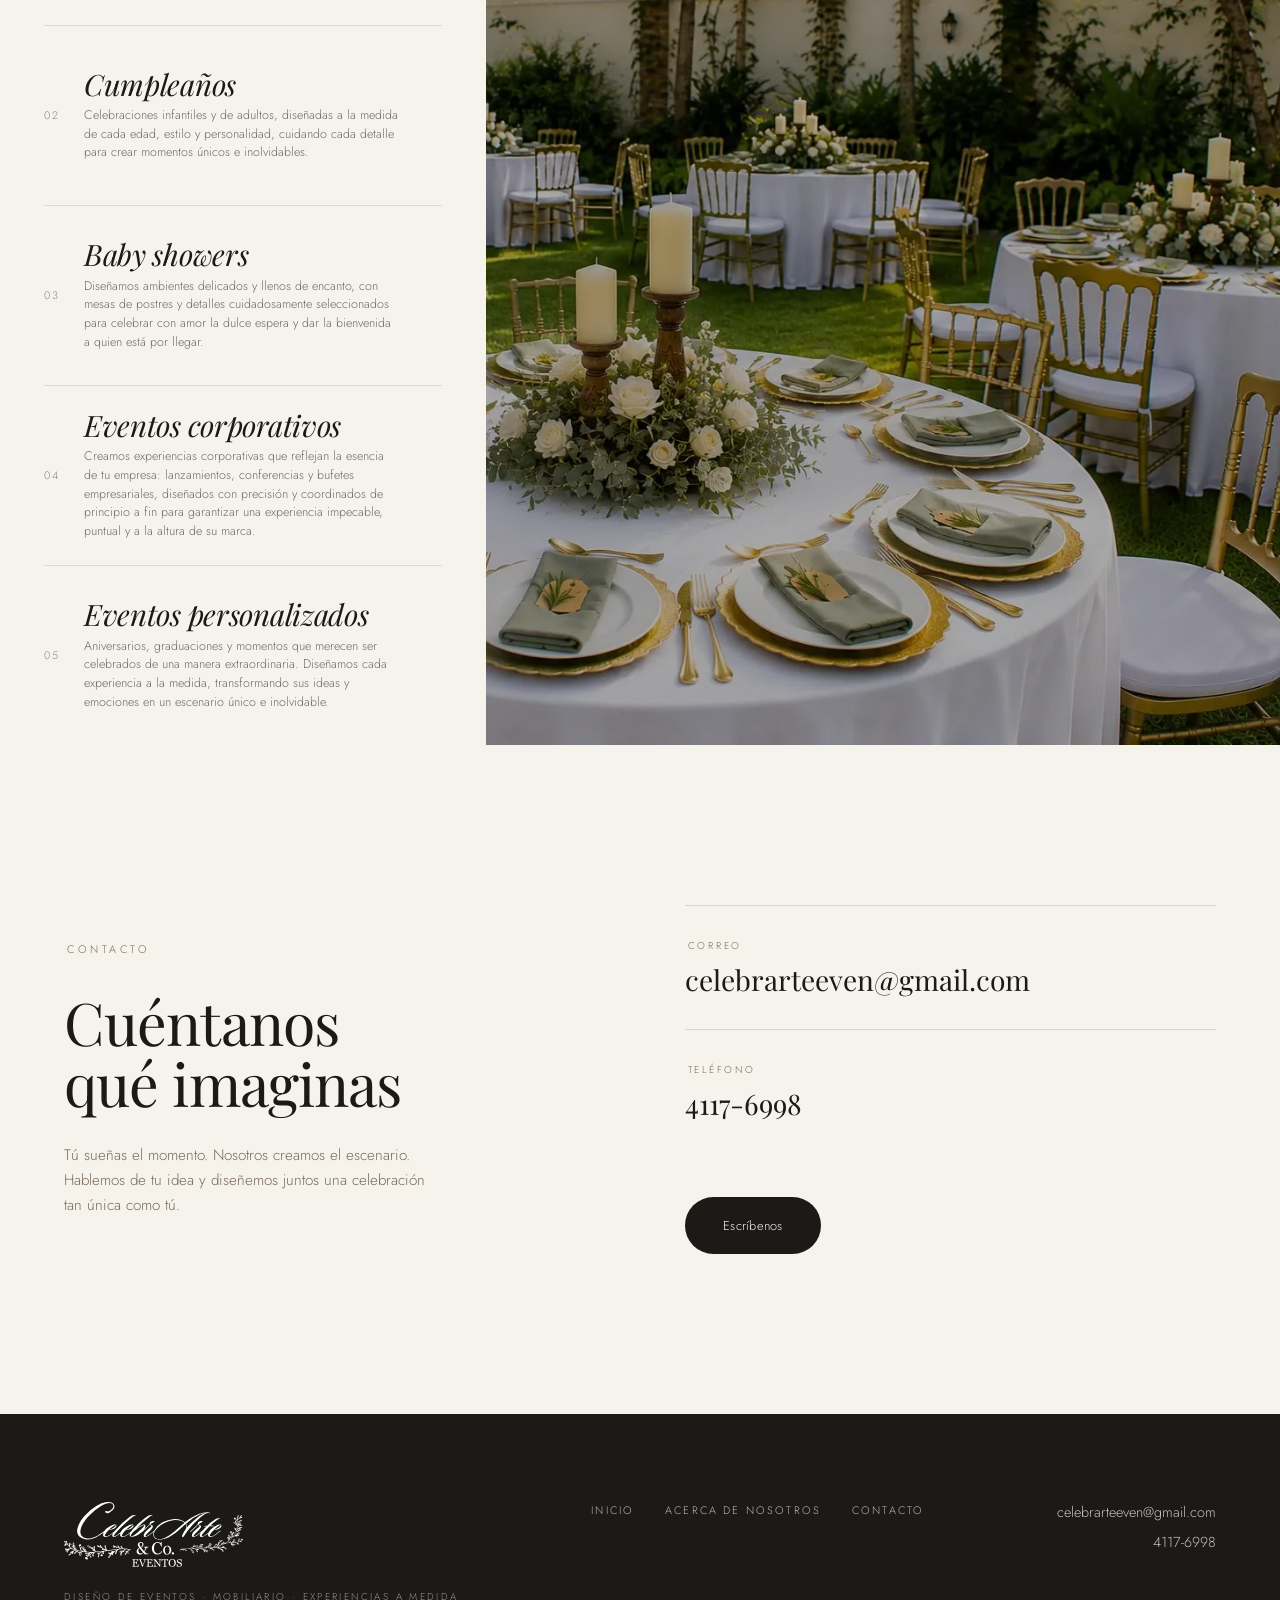
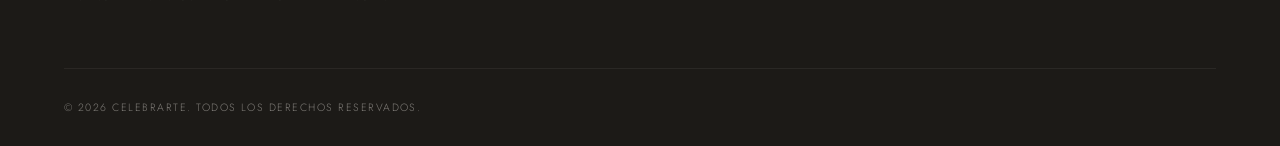
==== commit 90bbdb32: "Textos definitivos de filosofía, tipos de evento y contacto Las descripciones de los tipos de evento" ====
--- a/index.html
+++ b/index.html
@@ -9,7 +9,7 @@
   <link rel="preconnect" href="https://fonts.gstatic.com" crossorigin />
   <link href="https://fonts.googleapis.com/css2?family=Playfair+Display:ital,wght@1,400;1,500&family=Jost:wght@300;400;500&display=swap" rel="stylesheet" />
 
-  <link rel="stylesheet" href="css/styles.css?v=25" />
+  <link rel="stylesheet" href="css/styles.css?v=26" />
 </head>
 <body>
 
@@ -184,8 +184,8 @@
     <div class="band__inner">
       <p class="band__eyebrow">Nuestra filosofía</p>
       <p class="band__quote">
-        No organizamos eventos.<br>
-        Creamos momentos que se recuerdan.
+        El arte de crear<br>
+        momentos inolvidables
       </p>
       <p class="band__text">
         Somos un equipo de diseño y producción de eventos con mobiliario propio.
@@ -238,7 +238,7 @@
             <span class="project__index">01</span>
             <span class="project__text">
               <span class="project__name">Bodas</span>
-              <span class="project__meta">Del civil a la fiesta: montaje, mobiliario y coordinación durante todo el día.</span>
+              <span class="project__meta">Del «Sí, acepto» al último brindis, nos encargamos de cada detalle.</span>
             </span>
             <span class="project__arrow" aria-hidden="true">
               <svg viewBox="0 0 24 24" fill="none" stroke="currentColor" stroke-width="1.2">
@@ -271,7 +271,7 @@
             <span class="project__index">02</span>
             <span class="project__text">
               <span class="project__name">Cumpleaños</span>
-              <span class="project__meta">Fiestas infantiles y celebraciones de adultos con una decoración pensada para cada edad.</span>
+              <span class="project__meta">Celebraciones infantiles y de adultos, diseñadas a la medida de cada edad, estilo y personalidad, cuidando cada detalle para crear momentos únicos e inolvidables.</span>
             </span>
             <span class="project__arrow" aria-hidden="true">
               <svg viewBox="0 0 24 24" fill="none" stroke="currentColor" stroke-width="1.2">
@@ -304,7 +304,7 @@
             <span class="project__index">03</span>
             <span class="project__text">
               <span class="project__name">Baby showers</span>
-              <span class="project__meta">Ambientes suaves, mesa de postres y detalles cuidados para recibir a quien está por llegar.</span>
+              <span class="project__meta">Diseñamos ambientes delicados y llenos de encanto, con mesas de postres y detalles cuidadosamente seleccionados para celebrar con amor la dulce espera y dar la bienvenida a quien está por llegar.</span>
             </span>
             <span class="project__arrow" aria-hidden="true">
               <svg viewBox="0 0 24 24" fill="none" stroke="currentColor" stroke-width="1.2">
@@ -337,7 +337,7 @@
             <span class="project__index">04</span>
             <span class="project__text">
               <span class="project__name">Eventos corporativos</span>
-              <span class="project__meta">Lanzamientos, cenas de empresa y conferencias, con montaje puntual y sin sorpresas.</span>
+              <span class="project__meta">Creamos experiencias corporativas que reflejan la esencia de tu empresa: lanzamientos, conferencias y bufetes empresariales, diseñados con precisión y coordinados de principio a fin para garantizar una experiencia impecable, puntual y a la altura de su marca.</span>
             </span>
             <span class="project__arrow" aria-hidden="true">
               <svg viewBox="0 0 24 24" fill="none" stroke="currentColor" stroke-width="1.2">
@@ -370,7 +370,7 @@
             <span class="project__index">05</span>
             <span class="project__text">
               <span class="project__name">Eventos personalizados</span>
-              <span class="project__meta">Aniversarios, graduaciones o cualquier ocasión que merezca un escenario propio.</span>
+              <span class="project__meta">Aniversarios, graduaciones y momentos que merecen ser celebrados de una manera extraordinaria. Diseñamos cada experiencia a la medida, transformando sus ideas y emociones en un escenario único e inolvidable.</span>
             </span>
             <span class="project__arrow" aria-hidden="true">
               <svg viewBox="0 0 24 24" fill="none" stroke="currentColor" stroke-width="1.2">
@@ -408,8 +408,8 @@
         <p class="contact__eyebrow">Contacto</p>
         <h2 class="contact__title">Cuéntanos<br>qué imaginas</h2>
         <p class="contact__lead">
-          Cada celebración empieza con una conversación. Escríbenos y
-          diseñamos juntos el evento que tienes en mente.
+          Tú sueñas el momento. Nosotros creamos el escenario.<br>
+          Hablemos de tu idea y diseñemos juntos una celebración tan única como tú.
         </p>
       </div>
 
@@ -481,6 +481,6 @@
     </div>
   </div>
 
-  <script src="js/main.js?v=25"></script>
+  <script src="js/main.js?v=26"></script>
 </body>
 </html>
--- a/css/styles.css
+++ b/css/styles.css
@@ -616,8 +616,8 @@
   z-index: 2;
   display: flex;
   flex-direction: column;
-  width: 34%;
-  min-width: 420px;
+  width: 38%;
+  min-width: 460px;
   height: 100svh;
 }
 
@@ -692,8 +692,7 @@
 }
 
 .project__meta {
-  max-width: 34ch;
-  font-size: 0.82rem;
+  font-size: 0.78rem;
   line-height: 1.5;
   opacity: 0.62;
 }
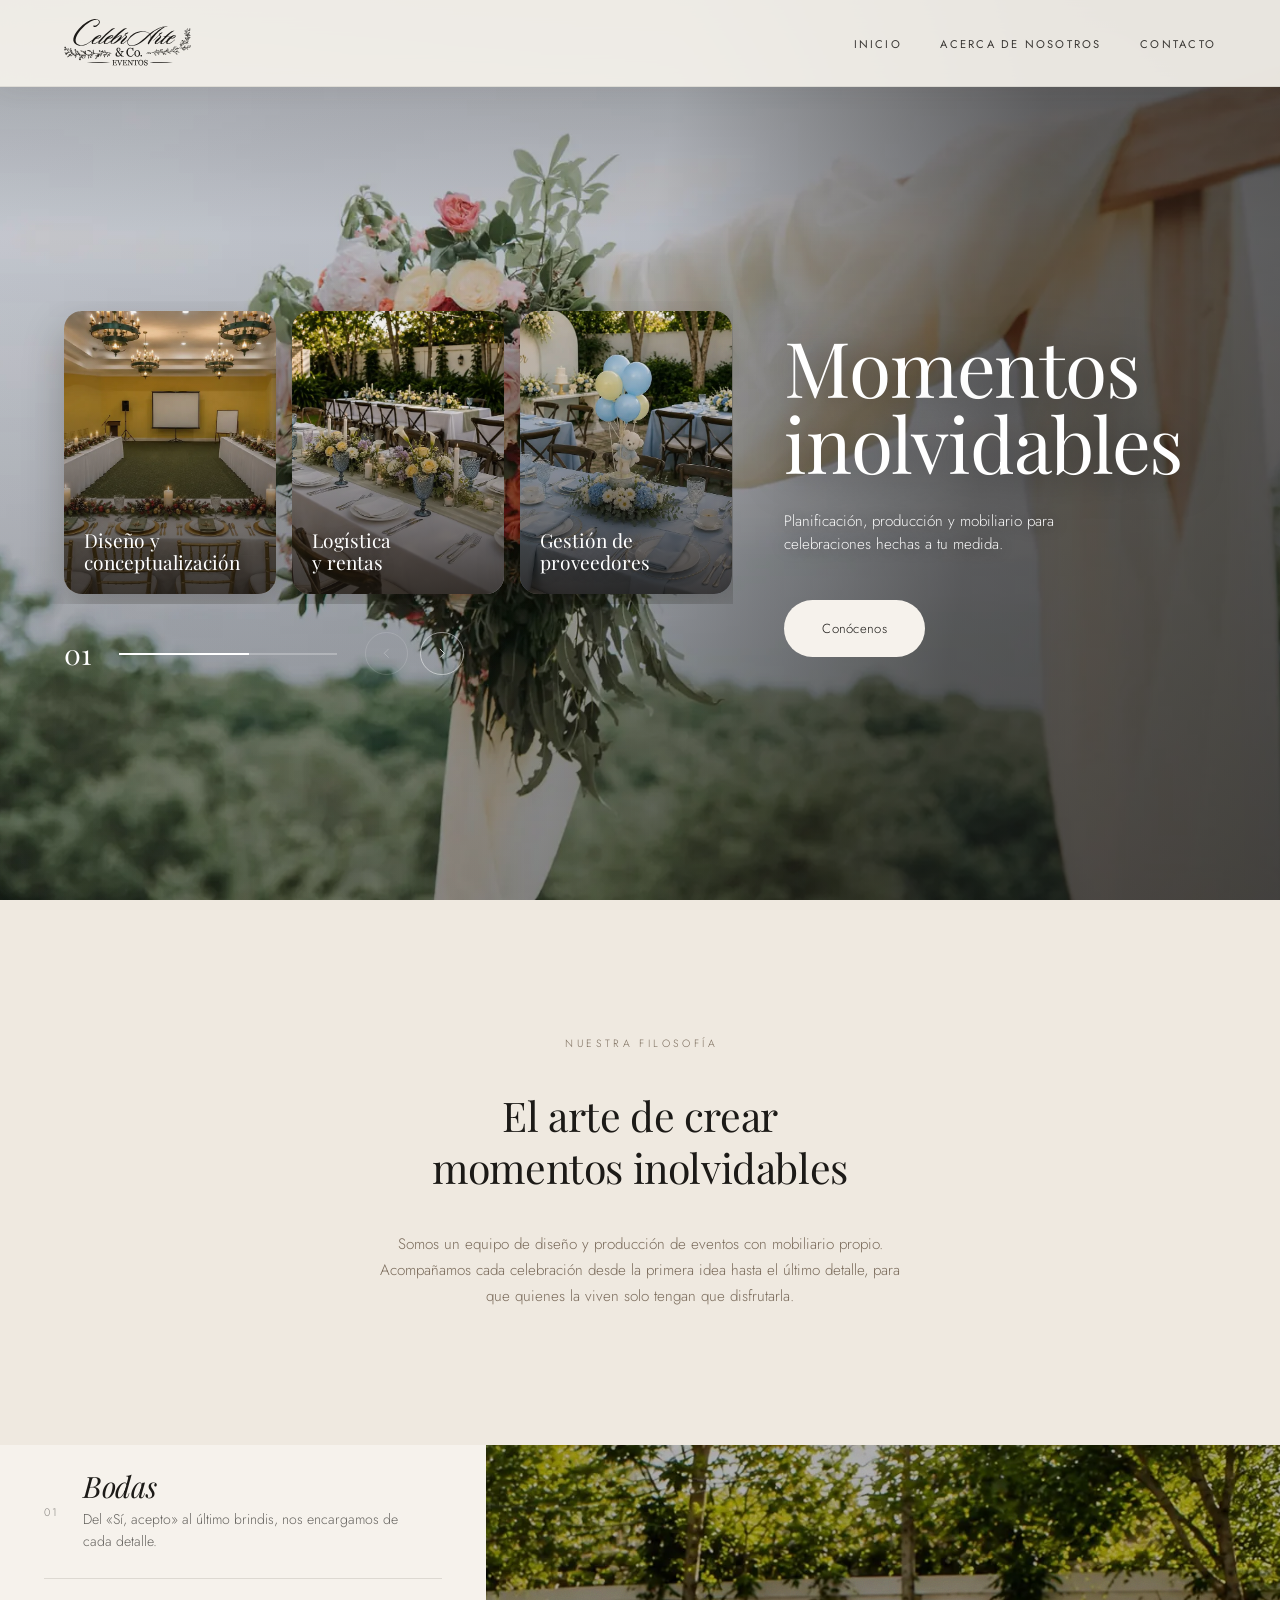
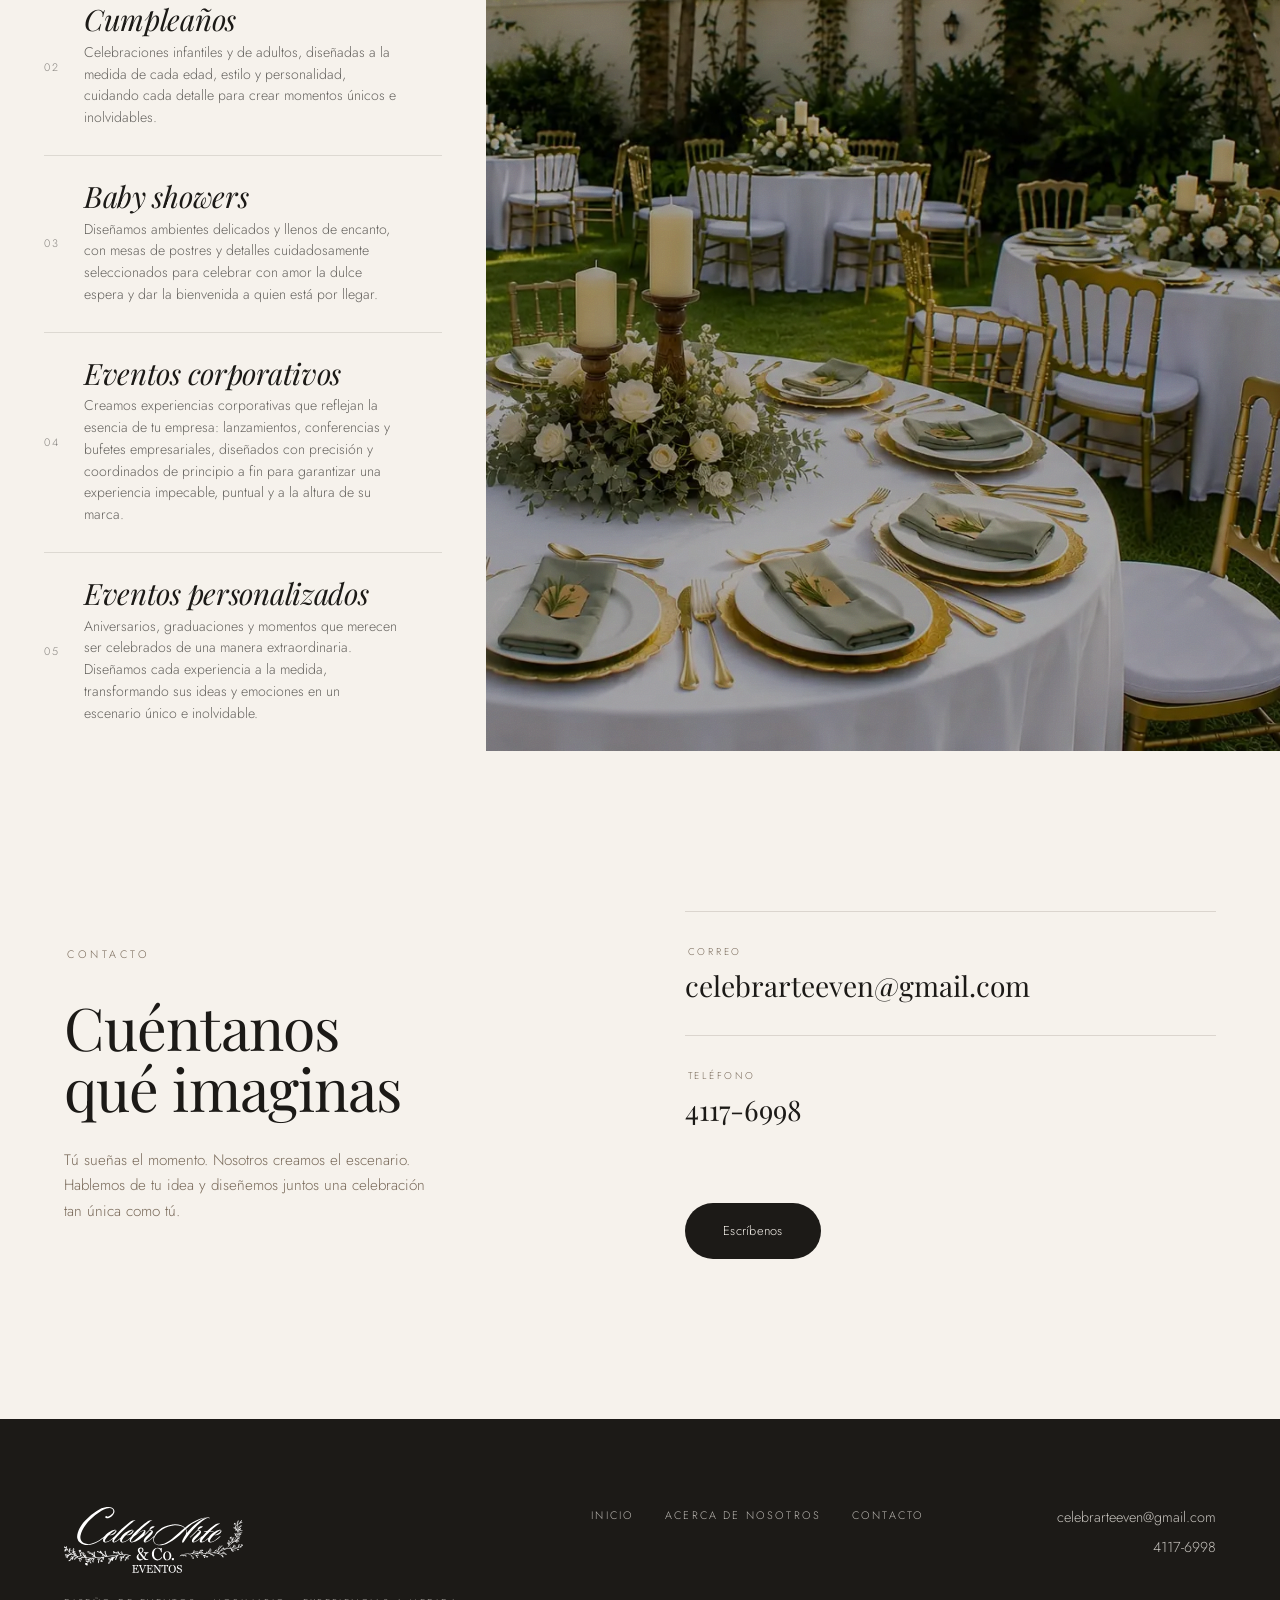
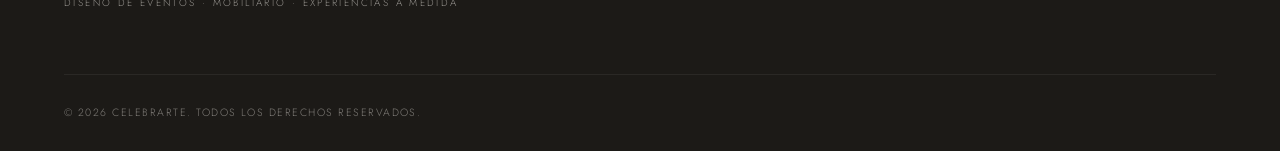
==== commit 91234d22: "Descripciones de tipos de evento más grandes, con filas elásticas De 0.78rem a 0.88rem. Las filas de" ====
--- a/index.html
+++ b/index.html
@@ -9,7 +9,7 @@
   <link rel="preconnect" href="https://fonts.gstatic.com" crossorigin />
   <link href="https://fonts.googleapis.com/css2?family=Playfair+Display:ital,wght@1,400;1,500&family=Jost:wght@300;400;500&display=swap" rel="stylesheet" />
 
-  <link rel="stylesheet" href="css/styles.css?v=26" />
+  <link rel="stylesheet" href="css/styles.css?v=27" />
 </head>
 <body>
 
@@ -481,6 +481,6 @@
     </div>
   </div>
 
-  <script src="js/main.js?v=26"></script>
+  <script src="js/main.js?v=27"></script>
 </body>
 </html>
--- a/css/styles.css
+++ b/css/styles.css
@@ -618,12 +618,14 @@
   flex-direction: column;
   width: 38%;
   min-width: 460px;
-  height: 100svh;
+  /* Alto mínimo, no fijo: en pantallas bajas las filas crecen con su
+     texto en vez de recortarlo. */
+  min-height: 100svh;
 }
 
 .project {
   position: relative;
-  flex: 1 0 0;
+  flex: 1 0 auto;
   display: flex;
   align-items: center;
   overflow: hidden;
@@ -666,7 +668,7 @@
   align-items: center;
   gap: 24px;
   width: 100%;
-  padding: 0 44px;
+  padding: 26px 44px;
 }
 
 .project__index {
@@ -692,9 +694,9 @@
 }
 
 .project__meta {
-  font-size: 0.78rem;
-  line-height: 1.5;
-  opacity: 0.62;
+  font-size: 0.88rem;
+  line-height: 1.55;
+  opacity: 0.66;
 }
 
 .project__arrow {
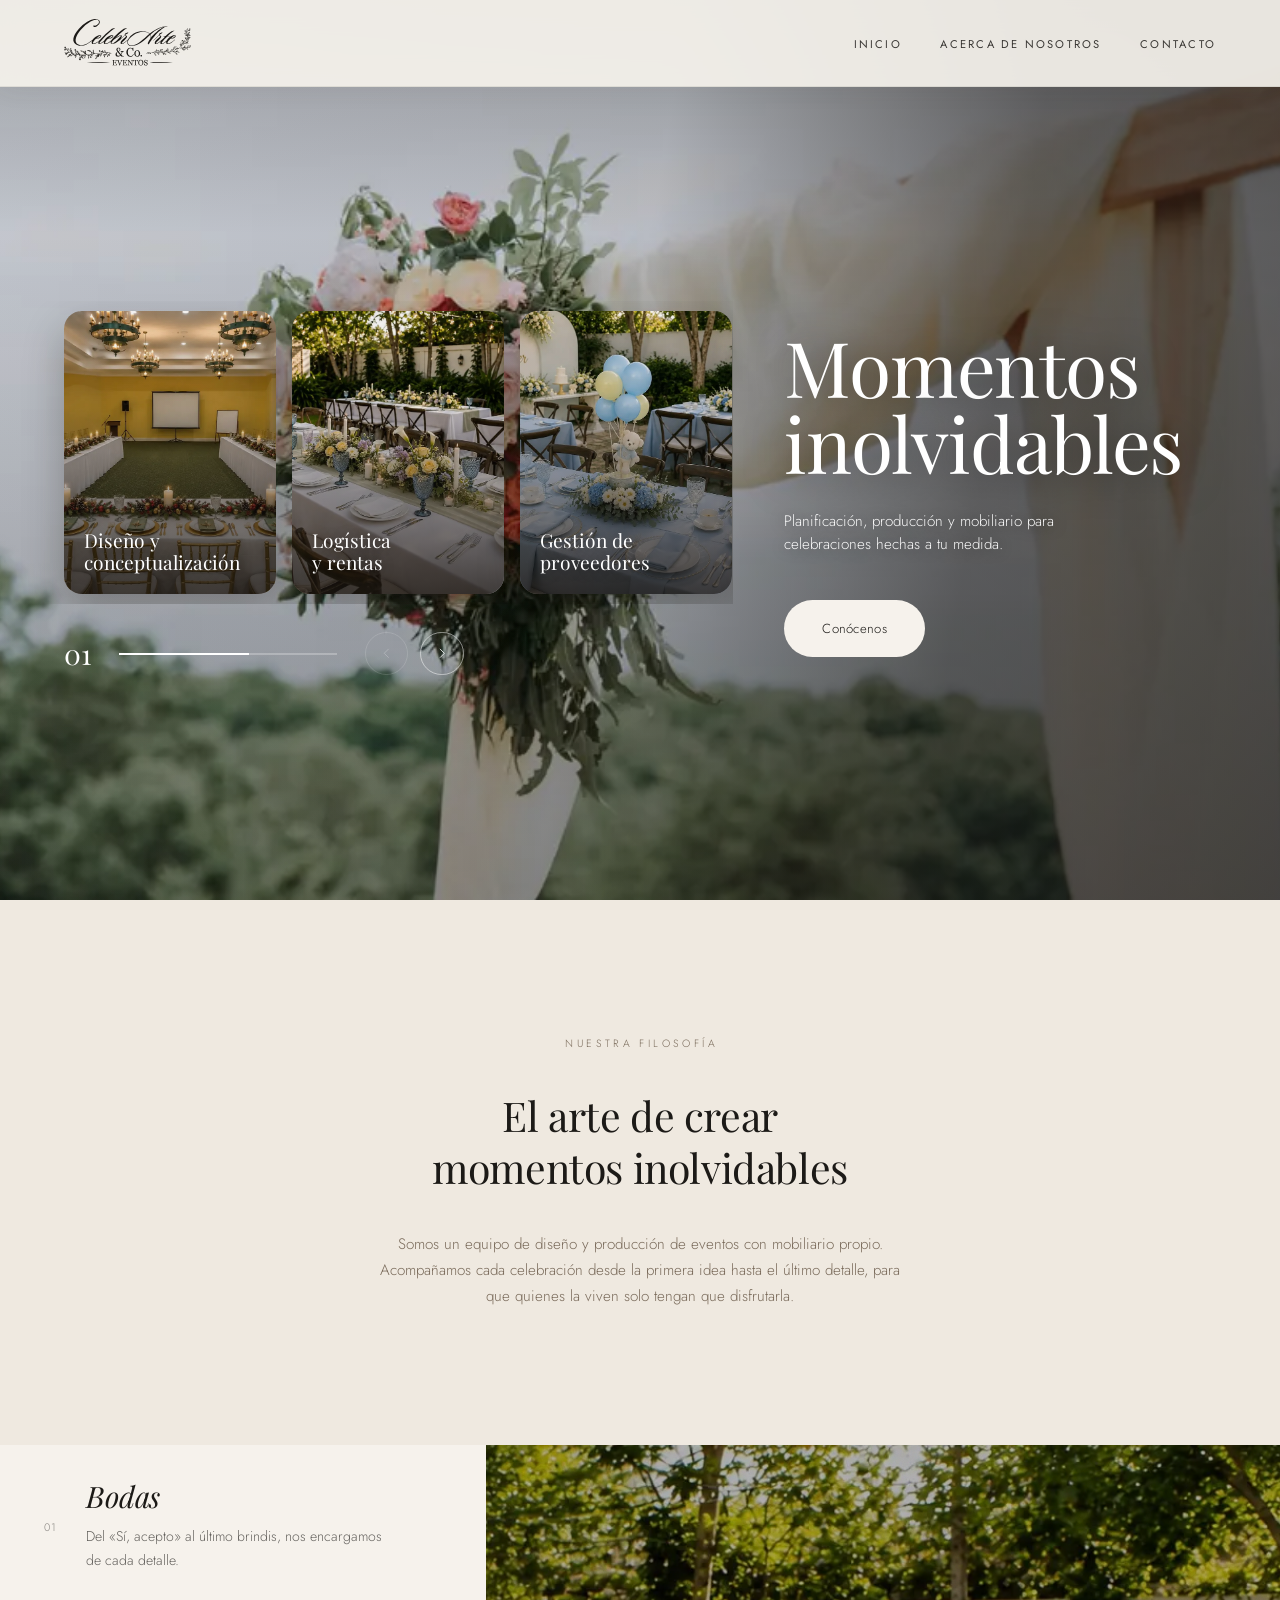
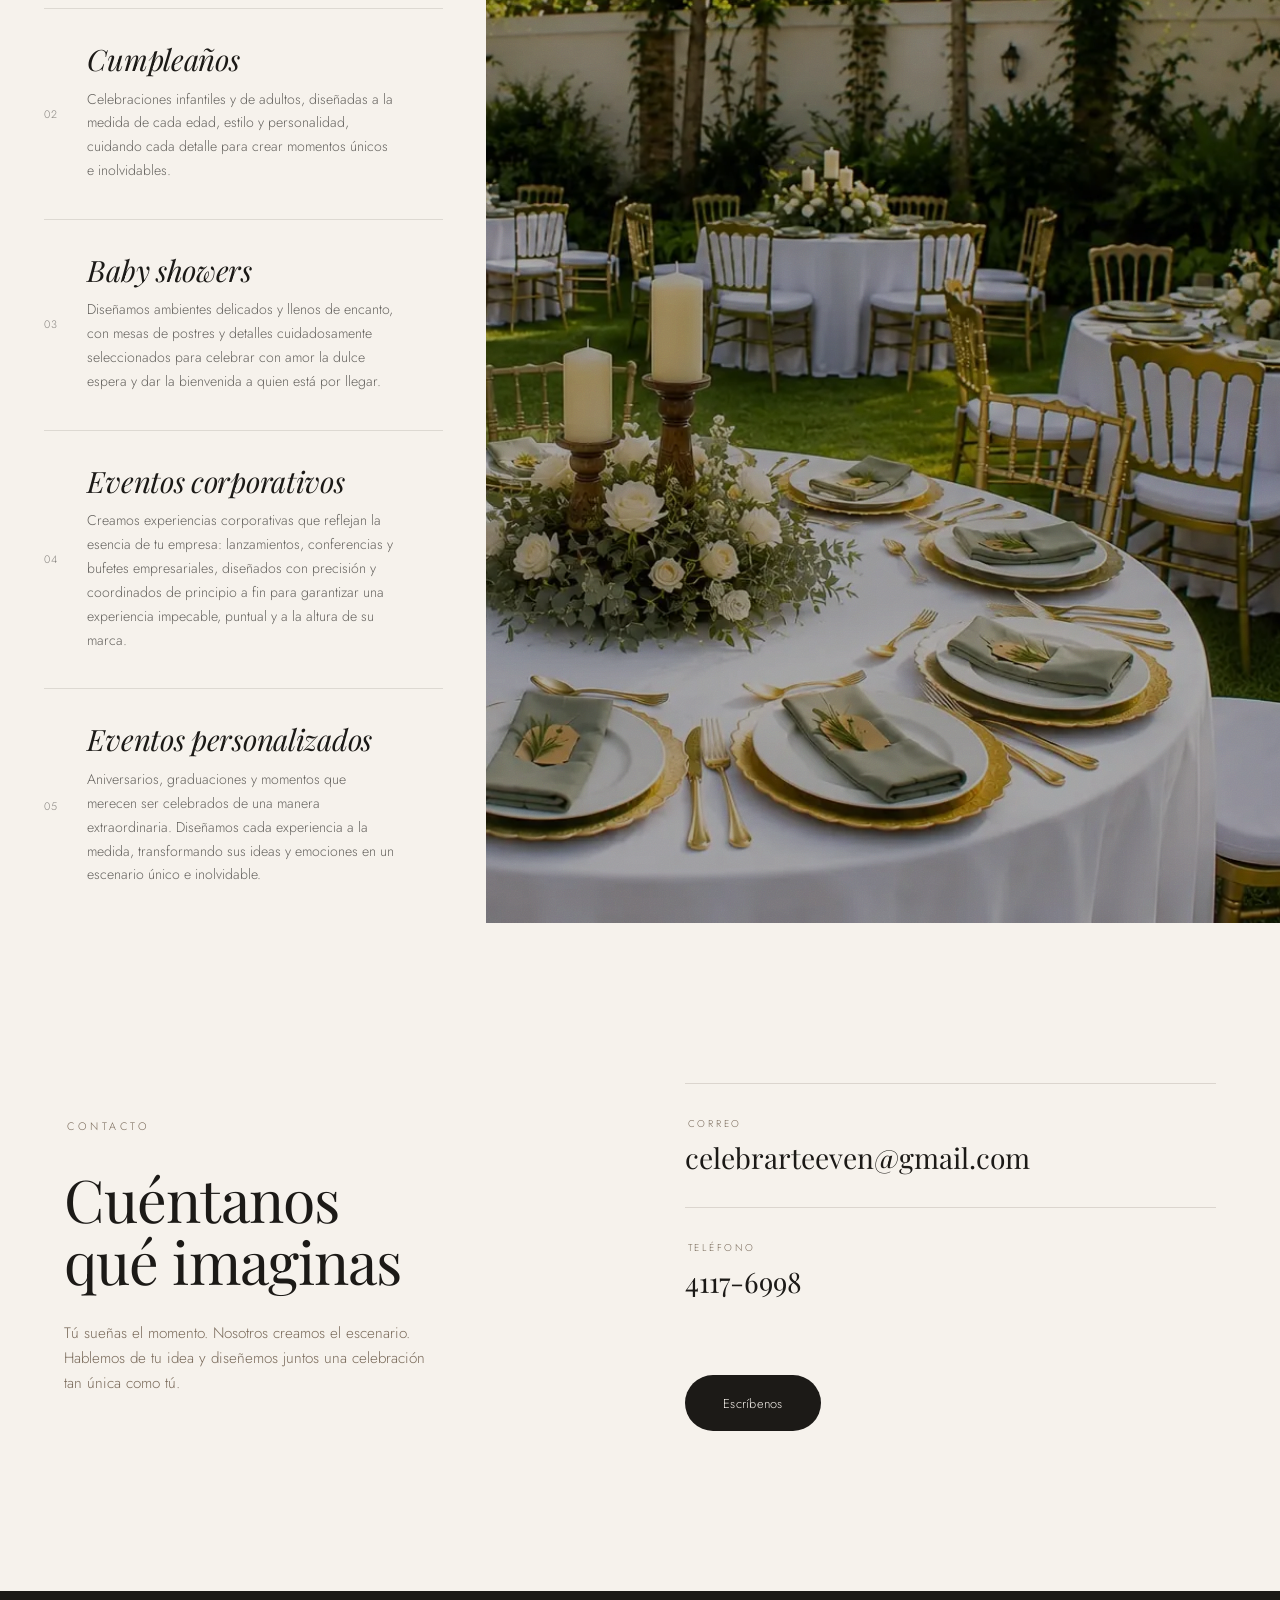
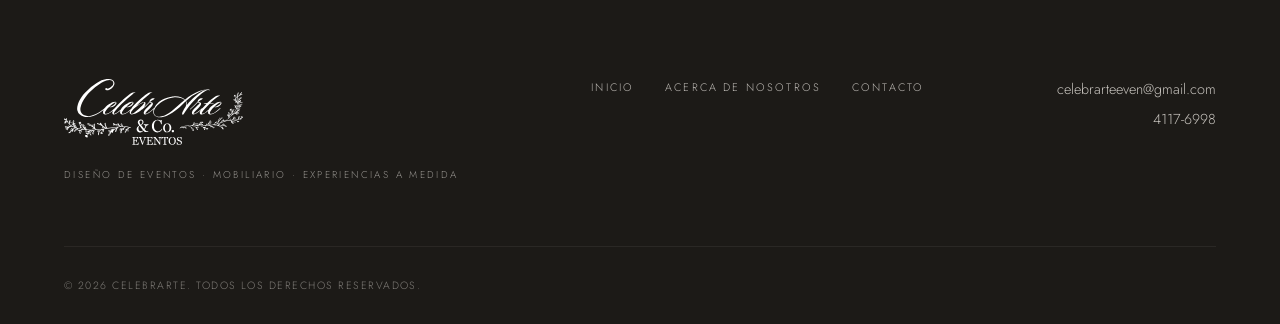
==== commit d06d67d3: "Más aire en la lista de tipos de evento Padding vertical de las filas, separación entre nombre y des" ====
--- a/index.html
+++ b/index.html
@@ -9,7 +9,7 @@
   <link rel="preconnect" href="https://fonts.gstatic.com" crossorigin />
   <link href="https://fonts.googleapis.com/css2?family=Playfair+Display:ital,wght@1,400;1,500&family=Jost:wght@300;400;500&display=swap" rel="stylesheet" />
 
-  <link rel="stylesheet" href="css/styles.css?v=27" />
+  <link rel="stylesheet" href="css/styles.css?v=28" />
 </head>
 <body>
 
@@ -481,6 +481,6 @@
     </div>
   </div>
 
-  <script src="js/main.js?v=27"></script>
+  <script src="js/main.js?v=28"></script>
 </body>
 </html>
--- a/css/styles.css
+++ b/css/styles.css
@@ -666,9 +666,9 @@
   z-index: 1;
   display: flex;
   align-items: center;
-  gap: 24px;
+  gap: 28px;
   width: 100%;
-  padding: 26px 44px;
+  padding: clamp(26px, 2.8vw, 38px) clamp(36px, 3.4vw, 52px);
 }
 
 .project__index {
@@ -681,7 +681,7 @@
 .project__text {
   display: flex;
   flex-direction: column;
-  gap: 8px;
+  gap: 14px;
   flex: 1;
 }
 
@@ -695,7 +695,7 @@
 
 .project__meta {
   font-size: 0.88rem;
-  line-height: 1.55;
+  line-height: 1.7;
   opacity: 0.66;
 }
 
@@ -714,8 +714,8 @@
   content: "";
   position: absolute;
   top: 0;
-  left: 44px;
-  right: 44px;
+  left: clamp(36px, 3.4vw, 52px);
+  right: clamp(36px, 3.4vw, 52px);
   height: 1px;
   background: rgba(74, 64, 54, 0.14);
 }
@@ -767,7 +767,7 @@
   .project.is-open { color: var(--ink); }
   .project:focus-visible { outline-offset: -6px; }
 
-  .project__inner { padding: 22px 24px; gap: 18px; }
+  .project__inner { padding: 30px 24px; gap: 20px; }
 
   .project__name { font-size: 1.5rem; }
 
@@ -778,6 +778,7 @@
   }
 
   .project + .project .project__bar::before { left: 24px; right: 24px; }
+  .project__text { gap: 12px; }
 
   /* Panel desplegable */
   .project__panel {
